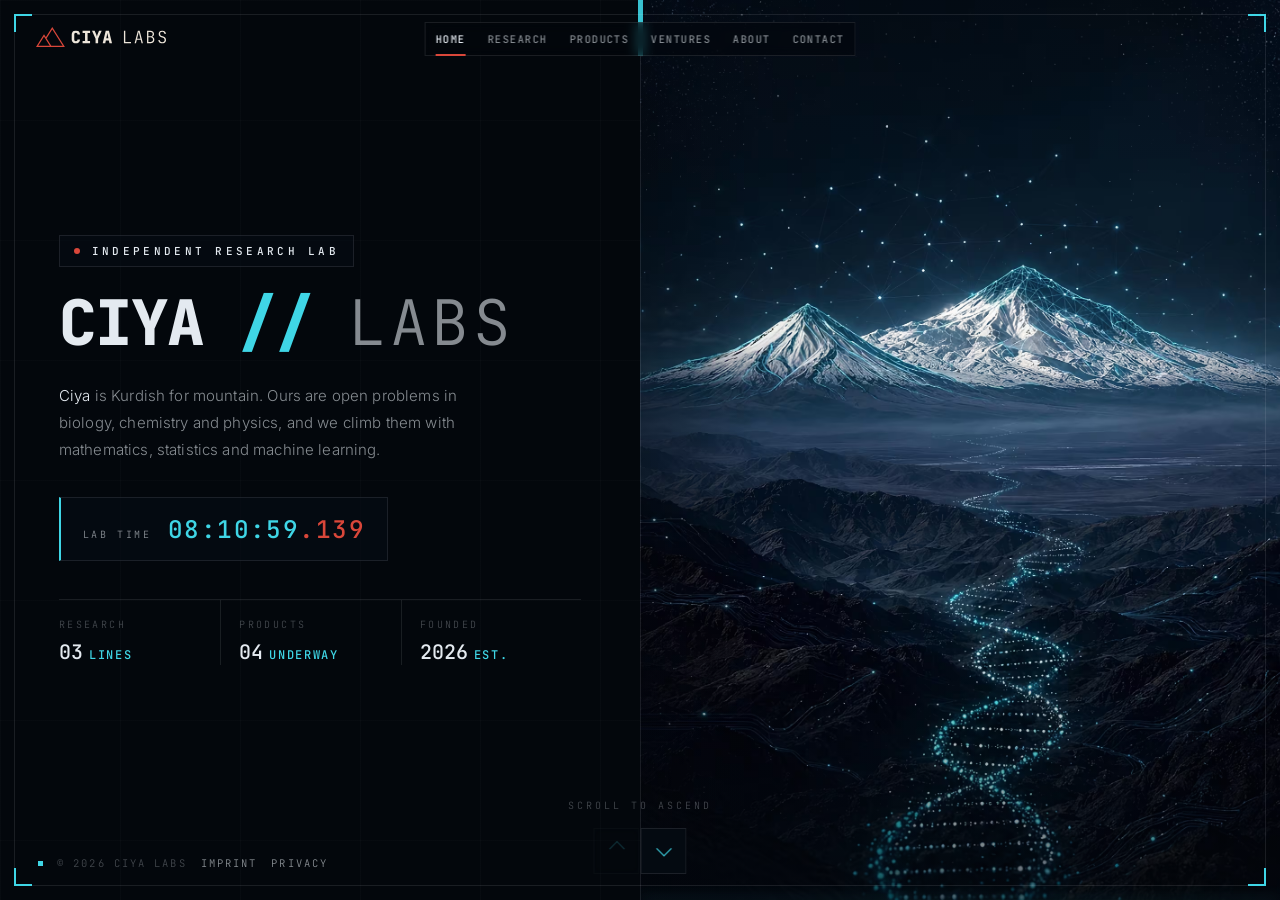
==== index.html @ 1ea356bf "Website: HydraTrade links to hydratrade.ciyalabs.com Co-Authored-By: Claude Opus 5.5 <noreply@anthro" ====
<!DOCTYPE html>
<!--
  Ciya Labs - website
  Layout and scroll engine based on the Machina template by TemplateMo
  (https://templatemo.com/tm-632-machina), heavily modified.
-->
<html lang="en">
    <head>
        <meta charset="UTF-8">
        <meta name="viewport" content="width=device-width, initial-scale=1.0">
        <title>Ciya Labs — Applied science, built into software</title>
        <meta name="description"
              content="Ciya Labs is an independent research lab. We apply mathematics, statistics and machine learning to open problems in biology, chemistry and physics: world models for biological design, systematic trading and whole brain emulation.">
        <meta name="theme-color" content="#03070C">
        <meta property="og:type" content="website">
        <meta property="og:title" content="Ciya Labs — Applied science, built into software">
        <meta property="og:description"
              content="Independent research lab: machine learning, computational biology and quantitative systems, turned into software we use every day.">
        <meta property="og:image" content="https://ciyalabs.com/assets/img/og.jpg">
        <link rel="icon" href="assets/logo/favicon.svg" type="image/svg+xml">
        <link rel="icon" href="favicon.ico" sizes="any">
        <link rel="apple-touch-icon" href="assets/logo/apple-touch-icon-180.png">
        <link rel="preload" href="assets/fonts/JetBrainsMono-var.woff2" as="font" type="font/woff2" crossorigin>
        <link rel="preload" href="assets/fonts/Inter-var.woff2" as="font" type="font/woff2" crossorigin>
        <link rel="stylesheet" href="assets/css/ciya.css?v=20261020f">
    </head>
    <body>
        <a class="skip-link" href="#main">SKIP TO CONTENT</a>
        <!-- ============================================================ -->
        <!-- HUD OVERLAY - fixed frame, navigation, progress              -->
        <!-- ============================================================ -->
        <header class="hud">
            <div class="hud-frame" aria-hidden="true">
                <span class="ck"></span>
            </div>
            <a class="hud-item hud-brand" href="#home" data-go="0" aria-label="Ciya Labs, home">
                <img src="assets/logo/ciya-logo-horizontal-dark-duo.svg" alt="Ciya Labs" width="130" height="20">
            </a>
            <nav class="hud-item hud-nav" aria-label="Sections">
                <a class="nav-btn active" href="#home" data-go="0"><span class="l">HOME</span></a>
                <a class="nav-btn" href="#research" data-go="1"><span class="l">RESEARCH</span></a>
                <a class="nav-btn" href="#products" data-go="2"><span class="l">PRODUCTS</span></a>
                <a class="nav-btn" href="#ventures" data-go="3"><span class="l">VENTURES</span></a>
                <a class="nav-btn" href="#about" data-go="4"><span class="l">ABOUT</span></a>
                <a class="nav-btn" href="#contact" data-go="5"><span class="l">CONTACT</span></a>
            </nav>
            <div class="hud-item hud-legal">
                <span class="dot" aria-hidden="true"></span>
                <span>&copy; <span class="year">2026</span> CIYA LABS</span>
                <a href="imprint.html">IMPRINT</a>
                <a href="privacy.html">PRIVACY</a>
            </div>
            <div class="hud-item hud-hint" id="hud-hint" aria-hidden="true">SCROLL TO ASCEND</div>
            <div class="hud-item hud-arrows">
                <button class="arrow-btn up" id="arrow-up" aria-label="Previous section" disabled>
                    <span class="chev" aria-hidden="true"></span>
                </button>
                <button class="arrow-btn down" id="arrow-down" aria-label="Next section">
                    <span class="chev" aria-hidden="true"></span>
                </button>
            </div>
        </header>
        <span class="seam" aria-hidden="true"></span>
        <main class="stage" id="main">
            <!-- ========================================================== -->
            <!-- BLOCK 1 // HOME                                             -->
            <!-- ========================================================== -->
            <section class="panel t-left" data-i="0" id="home" aria-labelledby="home-title">
                <div class="panel-inner">
                    <p class="eyebrow tag reveal">Independent research lab</p>
                    <h1 class="hero-title one-line reveal" id="home-title">
                        CIYA <span class="slash">//</span> <span class="thin">LABS</span>
                    </h1>
                    <p class="lede reveal"><em>Ciya</em> is Kurdish for mountain. Ours are open problems in biology,
                        chemistry and physics, and we climb them with mathematics, statistics and machine learning.</p>
                    <div class="clock-shell reveal" role="timer" aria-label="Local time at the lab">
                        <span class="clock-label">LAB TIME</span>
                        <span id="live-clock">00:00:00<span class="ms">.000</span></span>
                    </div>
                    <div class="spec-row reveal">
                        <div class="spec-cell"><span class="k">RESEARCH</span><span class="v">03<small>LINES</small></span></div>
                        <div class="spec-cell"><span class="k">PRODUCTS</span><span class="v">04<small>UNDERWAY</small></span></div>
                        <div class="spec-cell"><span class="k">FOUNDED</span><span class="v">2026<small>EST.</small></span></div>
                    </div>
                </div>
            </section>
            <section class="panel t-right panel-media" data-i="0" aria-label="Summit visual">
                <figure class="media-frame hero">
                    <picture>
                        <source srcset="assets/img/hero.avif" type="image/avif">
                        <source srcset="assets/img/hero.webp" type="image/webp">
                        <img src="assets/img/hero.jpg"
                             alt="Two snow-capped peaks at night, traced by a glowing wireframe, under a constellation of network nodes; a DNA helix of light winds through the valley below."
                             width="1600" height="2000" loading="eager" fetchpriority="high">
                    </picture>
                    <span class="scanline" aria-hidden="true"></span>
                </figure>
            </section>
            <!-- ========================================================== -->
            <!-- BLOCK 2 // RESEARCH                                         -->
            <!-- ========================================================== -->
            <section class="panel t-left" data-i="1" id="research" aria-labelledby="research-title">
                <div class="panel-inner">
                    <p class="eyebrow reveal">Research</p>
                    <h2 class="section-title reveal" id="research-title">RESEARCH <span class="slash">//</span> <span class="thin">LINES</span></h2>
                    <p class="lede reveal">Open problems we work on. Every line ends in code, a report, or both, and the
                        null results get written up too.</p>
                    <div class="accordion reveal" id="accordion">
                        <div class="acc-item">
                            <button class="acc-head" aria-expanded="false" aria-controls="acc-1" id="acc-h1">
                                <span class="acc-title">BioDreamer <small>WORLD MODELS</small></span>
                                <span class="acc-icon" aria-hidden="true"></span>
                            </button>
                            <div class="acc-body" id="acc-1" role="region" aria-labelledby="acc-h1">
                                <p>World models for biological design. JEPA-based world models and Active Inference learn
                                    latent simulators of molecular dynamics, protein fitness landscapes and gene regulatory
                                    networks, then plan multi-step interventions in imagination before paying for a real
                                    experiment.</p>
                                <div class="data-strip"><span>JEPA</span><span>ACTIVE INFERENCE</span><span>PROTEIN DESIGN</span></div>
                                <div class="link-row">
                                    <a class="ext" href="https://loqmansamani.github.io/bio_dreamer/" target="_blank" rel="noopener">Homepage</a>
                                </div>
                            </div>
                        </div>
                        <div class="acc-item">
                            <button class="acc-head" aria-expanded="false" aria-controls="acc-2" id="acc-h2">
                                <span class="acc-title">HydraTrade <small>SYSTEMATIC TRADING</small></span>
                                <span class="acc-icon" aria-hidden="true"></span>
                            </button>
                            <div class="acc-body" id="acc-2" role="region" aria-labelledby="acc-h2">
                                <p>Machine learning on markets, with the failures on record. Predicting the direction of the
                                    largest coins did not work (out-of-sample AUC 0.50–0.55). Ranking a point-in-time
                                    universe of coins against each other, market-neutral, did, and now runs unattended.
                                    A second report shows an equity edge dissolving into survivorship bias.</p>
                                <div class="data-strip"><span>CROSS-SECTIONAL</span><span>WALK-FORWARD</span><span>NULL RESULTS</span></div>
                                <div class="link-row">
                                    <a class="ext" href="https://hydratrade.ciyalabs.com/" target="_blank" rel="noopener">Homepage</a>
                                </div>
                            </div>
                        </div>
                        <div class="acc-item">
                            <button class="acc-head" aria-expanded="false" aria-controls="acc-3" id="acc-h3">
                                <span class="acc-title">Theseus <small>WHOLE BRAIN EMULATION</small></span>
                                <span class="acc-icon" aria-hidden="true"></span>
                            </button>
                            <div class="acc-body" id="acc-3" role="region" aria-labelledby="acc-h3">
                                <p>How much of a mind survives the scan? Whole brain emulation as a machine-learning
                                    inverse problem: reconstruct one specific individual's neural network from incomplete,
                                    noisy measurements, then test whether the copy is still that individual. Simulated
                                    donors first, then real connectome and whole-brain imaging data from <i>C. elegans</i>
                                    and the fruit fly.</p>
                                <div class="data-strip"><span>INVERSE PROBLEMS</span><span>CONNECTOMICS</span><span>SYSTEM IDENTIFICATION</span></div>
                                <div class="link-row">
                                    <!-- placeholder: replace with an <a class="ext" href="..."> once the homepage exists -->
                                    <span class="ext is-soon" aria-disabled="true">Homepage soon</span>
                                </div>
                            </div>
                        </div>
                    </div>
                </div>
            </section>
            <section class="panel t-right panel-media" data-i="1" aria-label="Research scope: live visual of the selected research line">
                <div class="scope" id="scope">
                    <canvas id="scope-canvas" aria-hidden="true"></canvas>
                    <span class="scope-chip" id="scope-chip">CIYA LABS</span>
                    <div class="scope-read" aria-live="polite">
                        <span class="cap" id="scope-cap">REVERSE DIFFUSION // NOISE TO STRUCTURE</span>
                        <span id="scope-data">STEP 1000 / 1000</span>
                    </div>
                </div>
            </section>
            <!-- ========================================================== -->
            <!-- BLOCK 3 // PRODUCTS                                         -->
            <!-- ========================================================== -->
            <section class="panel t-left panel-media" data-i="2" aria-label="Product roadmap">
                <div class="roadmap">
                    <div class="roadmap-head">
                        <span class="live">ROADMAP</span>
                        <span>UPDATED OCTOBER 2026</span>
                    </div>
                    <ol class="rm-list">
                        <li class="rm-step is-now">
                            <span class="rm-when">NOW</span>
                            <div class="rm-body">
                                <b>Running in-house</b>
                                <span>Biryar runs our own trading business every day: sourcing, repricing, stock,
                                    cash and tax.</span>
                            </div>
                        </li>
                        <li class="rm-step">
                            <span class="rm-when">Q1 2027</span>
                            <div class="rm-body">
                                <b>Biryar Source beta</b>
                                <span>Opens to invited amazon.de sellers. The HydraTrade Research letter
                                    starts.</span>
                            </div>
                        </li>
                        <li class="rm-step">
                            <span class="rm-when">Q2 2027</span>
                            <div class="rm-body">
                                <b>Source launch, Biryar Tax beta</b>
                                <span>Source becomes available to all sellers, with a browser extension. Biryar
                                    Tax opens before the annual returns are due.</span>
                            </div>
                        </li>
                        <li class="rm-step">
                            <span class="rm-when">Q3 2027</span>
                            <div class="rm-body">
                                <b>Biryar Pro</b>
                                <span>Repricing, stock and cash planning, with Biryar Tax included.</span>
                            </div>
                        </li>
                        <li class="rm-step">
                            <span class="rm-when">2028</span>
                            <div class="rm-body">
                                <b>More for larger sellers</b>
                                <span>Reimbursement checks, drafted buyer replies and supplier-to-listing
                                    automation.</span>
                            </div>
                        </li>
                    </ol>
                    <p class="rm-foot">Dates are targets. Each step ships when the one before it works for real
                        users.</p>
                    <a class="ext rm-cta" href="mailto:info@ciyalabs.com?subject=Biryar%20beta">Join the beta</a>
                </div>
            </section>
            <section class="panel t-right" data-i="2" id="products" aria-labelledby="products-title">
                <div class="panel-inner carousel-panel">
                    <div class="head">
                        <p class="eyebrow reveal">Products</p>
                        <h2 class="section-title reveal" id="products-title">OUR <span class="slash">//</span> <span class="thin">PRODUCTS</span></h2>
                        <p class="lede reveal">Tools we use every day, opened to others step by step. The revenue
                            funds our research.</p>
                    </div>
                    <div class="c3d-stage reveal" id="c3d-stage" aria-label="Rotating product cards, drag to rotate">
                        <div class="c3d" id="c3d">
                            <article class="c3d-card">
                                <div class="card-face face-front">
                                    <span class="c-id">FOR AMAZON SELLERS</span>
                                    <h3 class="c-name">Biryar Source</h3>
                                    <p class="c-desc">Checks supplier price lists against amazon.de: fees, profit, gating and compliance for every item, plus German manufacturers worth contacting.</p>
                                    <p class="c-fig">BETA<small>Q1 2027</small></p>
                                </div>
                                <div class="card-face face-back" aria-hidden="true">
                                    <span class="back-id">PLATFORMS</span>
                                    <span class="back-rule"></span>
                                    <span class="back-label">WEB APP<br>BROWSER EXTENSION</span>
                                </div>
                            </article>
                            <article class="c3d-card">
                                <div class="card-face face-front">
                                    <span class="c-id">FOR AMAZON SELLERS</span>
                                    <h3 class="c-name">Biryar Pro</h3>
                                    <p class="c-desc">Everything in Source, plus repricing within limits you set, stock-out forecasts and a 90-day cash view. Nothing changes without your approval.</p>
                                    <p class="c-fig">PLANNED<small>Q3 2027</small></p>
                                </div>
                                <div class="card-face face-back" aria-hidden="true">
                                    <span class="back-id">PLATFORMS</span>
                                    <span class="back-rule"></span>
                                    <span class="back-label">WEB APP<br>PHONE</span>
                                </div>
                            </article>
                            <article class="c3d-card">
                                <div class="card-face face-front">
                                    <span class="c-id">FOR SOLE TRADERS</span>
                                    <h3 class="c-name">Biryar Tax</h3>
                                    <p class="c-desc">Bookkeeping and German VAT and EÜR filings for online sellers. Every rule cites its source, and you approve each submission to ELSTER.</p>
                                    <p class="c-fig">BETA<small>Q2 2027</small></p>
                                </div>
                                <div class="card-face face-back" aria-hidden="true">
                                    <span class="back-id">PLATFORMS</span>
                                    <span class="back-rule"></span>
                                    <span class="back-label">WEB APP<br>PHONE</span>
                                </div>
                            </article>
                            <article class="c3d-card" data-href="https://hydratrade.ciyalabs.com/">
                                <div class="card-face face-front">
                                    <span class="c-id">RESEARCH</span>
                                    <h3 class="c-name">HydraTrade Research</h3>
                                    <p class="c-desc">A report series on systematic trading, with the methods and the failures written up as carefully as the results.</p>
                                    <p class="c-fig">ONLINE<small>FREE REPORTS</small></p>
                                </div>
                                <div class="card-face face-back" aria-hidden="true">
                                    <span class="back-id">PLATFORMS</span>
                                    <span class="back-rule"></span>
                                    <span class="back-label">WEB<br>NEWSLETTER FROM 2027</span>
                                </div>
                            </article>
                        </div>
                    </div>
                    <div class="c3d-deck reveal">
                        <p class="c3d-status" id="c3d-status">BIRYAR SOURCE</p>
                        <div class="c3d-controls">
                            <button class="c3d-ctl" id="c3d-prev" aria-label="Previous product">
                                <span class="chev-l" aria-hidden="true"></span>
                            </button>
                            <button class="mod-btn active" data-mod="0" aria-label="Show Biryar Source"></button>
                            <button class="mod-btn" data-mod="1" aria-label="Show Biryar Pro"></button>
                            <button class="mod-btn" data-mod="2" aria-label="Show Biryar Tax"></button>
                            <button class="mod-btn" data-mod="3" aria-label="Show HydraTrade Research"></button>
                            <button class="c3d-ctl" id="c3d-next" aria-label="Next product">
                                <span class="chev-r" aria-hidden="true"></span>
                            </button>
                            <button class="c3d-ctl playing" id="c3d-play" aria-label="Pause rotation" aria-pressed="true">
                                <span class="ico-play" aria-hidden="true"></span>
                            </button>
                        </div>
                        <p class="c3d-hint">DRAG TO ROTATE, OR CLICK A CARD</p>
                    </div>
                </div>
            </section>
            <!-- ========================================================== -->
            <!-- BLOCK 4 // VENTURES                                         -->
            <!-- ========================================================== -->
            <section class="panel t-left" data-i="3" id="ventures" aria-labelledby="ventures-title">
                <div class="panel-inner">
                    <p class="eyebrow reveal">Ventures</p>
                    <h2 class="section-title reveal" id="ventures-title">OWN <span class="slash">//</span> <span class="thin">OPERATIONS</span></h2>
                    <p class="lede reveal">We run our own businesses on our own software. They are the test bench, and
                        they fund the research.</p>
                    <div class="tab-rail reveal" role="tablist" aria-label="Ventures">
                        <button class="tab-btn active" role="tab" aria-selected="true" aria-controls="tab-panel" data-tab="samani">SAMANI VENTURES</button>
                        <button class="tab-btn" role="tab" aria-selected="false" aria-controls="tab-panel" data-tab="hydra">HYDRATRADE</button>
                    </div>
                    <div class="tab-copy reveal" id="tab-panel" role="tabpanel">
                        <p id="tab-copy-text">Online retail on Amazon and in our own store. Sourcing, pricing, inventory
                            and customer support run through Biryar, and a human approves every action that moves money.</p>
                        <div class="tab-meta" id="tab-meta">
                            <span class="tab-chip">AMAZON</span>
                            <span class="tab-chip">SHOPIFY</span>
                            <span class="tab-chip">RUNS ON BIRYAR</span>
                        </div>
                        <div class="link-row tab-links" id="tab-links">
                            <a class="ext" href="https://dsynq9-bg.myshopify.com/" target="_blank" rel="noopener">Visit the store</a>
                        </div>
                    </div>
                </div>
            </section>
            <section class="panel t-right panel-media" data-i="3" aria-label="Venture readout">
                <div class="kinetic-panel">
                    <p class="kinetic-label" id="kinetic-label">VENTURE // SAMANI VENTURES</p>
                    <p class="kinetic-value" id="kinetic-value">08 BOTS<br>01 HUMAN</p>
                    <p class="kinetic-sub" id="kinetic-sub"><b>BIRYAR</b> OPERATIONS PLATFORM</p>
                </div>
            </section>
            <!-- ========================================================== -->
            <!-- BLOCK 5 // ABOUT                                            -->
            <!-- ========================================================== -->
            <section class="panel t-left panel-media" data-i="4" aria-label="Summit detail">
                <figure class="media-frame">
                    <picture>
                        <source srcset="assets/img/summit.webp" type="image/webp">
                        <img src="assets/img/summit.jpg"
                             alt="Close-up of the larger summit: real snow dissolving into a glowing wireframe mesh."
                             width="1300" height="1625" loading="lazy">
                    </picture>
                </figure>
            </section>
            <section class="panel t-right" data-i="4" id="about" aria-labelledby="about-title">
                <div class="panel-inner">
                    <p class="eyebrow reveal">About</p>
                    <h2 class="section-title reveal" id="about-title">WHY <span class="slash">//</span> <span class="thin">CIYA</span></h2>
                    <p class="mission reveal">An independent lab for open problems in biology, chemistry and physics,
                        worked on with mathematics, statistics and machine learning. Our products fund the
                        research.</p>
                    <ul class="interests reveal">
                        <li><b>World models</b><span>Learned simulators that plan experiments.</span></li>
                        <li><b>Molecular design</b><span>Protein fitness, structure and dynamics.</span></li>
                        <li><b>Neural systems</b><span>Networks rebuilt from noisy measurements.</span></li>
                        <li><b>Physics-aware ML</b><span>Models that respect physical laws.</span></li>
                        <li><b>Active inference</b><span>Learning under the Free Energy Principle.</span></li>
                        <li><b>Markets as a testbed</b><span>Every claim tested out of sample.</span></li>
                    </ul>
                    <div class="principles reveal" aria-label="How we work">
                        <span class="tab-chip">NULL RESULTS PUBLISHED</span>
                        <span class="tab-chip">REPRODUCIBLE BY DEFAULT</span>
                        <span class="tab-chip">PEOPLE MAKE THE CALL</span>
                    </div>
                    <p class="founder reveal">Founded in 2026 by <b>Loghman Samani</b>.</p>
                </div>
            </section>
            <!-- ========================================================== -->
            <!-- BLOCK 6 // CONTACT                                          -->
            <!-- ========================================================== -->
            <section class="panel t-left" data-i="5" id="contact" aria-labelledby="contact-title">
                <div class="panel-inner">
                    <p class="eyebrow reveal">Contact</p>
                    <h2 class="section-title reveal" id="contact-title">OPEN <span class="slash">//</span> <span class="thin">CHANNEL</span></h2>
                    <p class="lede reveal">Write to us about a research collaboration, early access to a product or
                        one of our reports.</p>
                    <ul class="channels reveal">
                        <li><span class="k">EMAIL</span><a class="v primary" href="mailto:info@ciyalabs.com">info@ciyalabs.com</a></li>
                        <li><span class="k">FOUNDER</span><a class="v" href="https://loqmansamani.github.io/" target="_blank" rel="noopener">loqmansamani.github.io</a></li>
                    </ul>
                    <div class="legal-row reveal">
                        <span>&copy; <span class="year">2026</span> CIYA LABS</span>
                        <a href="imprint.html">IMPRINT</a>
                        <a href="privacy.html">PRIVACY</a>
                    </div>
                </div>
            </section>
            <section class="panel t-right panel-media" data-i="5" aria-label="Helix detail">
                <figure class="media-frame">
                    <picture>
                        <source srcset="assets/img/helix.webp" type="image/webp">
                        <img src="assets/img/helix.jpg"
                             alt="A double helix made of points of light winding through dark terrain."
                             width="1040" height="1300" loading="lazy">
                    </picture>
                </figure>
            </section>
        </main>
        <script src="assets/js/scope.js?v=20261020f"></script>
        <script src="assets/js/ciya.js?v=20261020f"></script>
    </body>
</html>
---- assets/css/ciya.css ----
/*
  Ciya Labs - site styles
  Built on the Machina template by TemplateMo (https://templatemo.com/tm-632-machina),
  re-themed and extended: six blocks, HUD navigation, research scope, product roadmap, legal pages.
*/

/* ---------------------------------------------------------- */
/* FONTS - self-hosted (no third-party requests)               */
/* ---------------------------------------------------------- */

@font-face {
    font-family: 'JetBrains Mono';
    src: url('../fonts/JetBrainsMono-var.woff2') format('woff2');
    font-weight: 100 800;
    font-style: normal;
    font-display: swap;
}

@font-face {
    font-family: 'Inter';
    src: url('../fonts/Inter-var.woff2') format('woff2');
    font-weight: 100 900;
    font-style: normal;
    font-display: swap;
}

:root {
    --void: #03070C;
    /* deep night - matches the hero image edges */
    --panel: #060C14;
    /* raised surface */
    --silver: #E4EAF0;
    /* text */
    --dim: rgba(228, 234, 240, 0.58);
    --faint: rgba(228, 234, 240, 0.28);
    --line: rgba(228, 234, 240, 0.10);
    --cyan: #3FD6E6;
    /* glacier cyan - sampled from the hero glow */
    --cyan-rgb: 63, 214, 230;
    --cyan-soft: rgba(63, 214, 230, 0.10);
    --cyan-glass: rgba(63, 214, 230, 0.05);
    --red: #D9473A;
    /* Ciya ember - the logo red, used for active states */
    --red-rgb: 217, 71, 58;
    --disp: 'JetBrains Mono', ui-monospace, 'DejaVu Sans Mono', monospace;
    --body: 'Inter', system-ui, sans-serif;
    --ease-silk: cubic-bezier(0.22, 1, 0.36, 1);
    --pad-y: clamp(84px, 11vh, 112px);
    --pad-x: clamp(32px, 4.6vw, 84px);
}

* {
    margin: 0;
    padding: 0;
    box-sizing: border-box;
}

html,
body {
    height: 100%;
    overflow: hidden;
    /* virtual scroll engine owns the page */
    overscroll-behavior: none;
}

body {
    background: var(--void);
    color: var(--silver);
    font-family: var(--body);
    font-weight: 300;
    -webkit-font-smoothing: antialiased;
}

/* faint engineering grid behind everything */
body::before {
    content: "";
    position: fixed;
    inset: 0;
    background:
        repeating-linear-gradient(to right, rgba(228, 234, 240, 0.025) 0 1px, transparent 1px 120px),
        repeating-linear-gradient(to bottom, rgba(228, 234, 240, 0.02) 0 1px, transparent 1px 120px);
    pointer-events: none;
    z-index: 0;
}

::selection {
    background: var(--cyan);
    color: var(--void);
}

a {
    color: inherit;
    text-decoration: none;
}

button {
    font-family: inherit;
    background: none;
    border: 0;
    color: inherit;
    cursor: pointer;
}

button:focus-visible,
a:focus-visible {
    outline: 1px solid var(--cyan);
    outline-offset: 3px;
}

.skip-link {
    position: fixed;
    top: -60px;
    left: 20px;
    z-index: 50;
    padding: 10px 16px;
    background: var(--cyan);
    color: var(--void);
    font: 500 12px var(--disp);
    letter-spacing: 0.2em;
}

.skip-link:focus {
    top: 20px;
}

.sr-only {
    position: absolute;
    width: 1px;
    height: 1px;
    overflow: hidden;
    clip: rect(0 0 0 0);
    white-space: nowrap;
}

/* ---------------------------------------------------------- */
/* STAGE AND TRACK PANELS                                      */
/* ---------------------------------------------------------- */

.stage {
    position: relative;
    z-index: 1;
}

.panel {
    position: fixed;
    top: 0;
    height: 100vh;
    width: 50%;
    display: flex;
    align-items: center;
    will-change: transform;
}

.t-left {
    left: 0;
}

.t-right {
    left: 50%;
}

.panel-inner {
    width: 100%;
    max-height: 100vh;
    overflow-y: auto;
    scrollbar-width: none;
    padding: var(--pad-y) var(--pad-x);
}

.panel-inner::-webkit-scrollbar {
    display: none;
}

/* center seam */
.seam {
    position: fixed;
    top: 0;
    left: 50%;
    width: 1px;
    height: 100vh;
    background: var(--line);
    z-index: 4;
    pointer-events: none;
}

.seam::after {
    content: "";
    position: absolute;
    left: -2px;
    top: 0;
    width: 5px;
    height: 56px;
    background: var(--cyan);
    opacity: 0.9;
    transform: translateY(var(--seam-y, 0px));
}

/* full-bleed media panels */
.panel-media {
    padding: 0;
    align-items: stretch;
}

.media-frame {
    position: relative;
    width: 100%;
    height: 100%;
    overflow: hidden;
    background: var(--panel);
}

.media-frame picture,
.media-frame img {
    width: 100%;
    height: 100%;
    display: block;
}

.media-frame img {
    object-fit: cover;
    filter: saturate(0.9) contrast(1.05) brightness(0.9);
}

/* the hero keeps its own colour; detail crops sit a touch quieter */
.media-frame.hero img {
    object-position: 50% 40%;
    filter: none;
}

/* soft vignette that blends photography into the HUD */
.media-frame::after {
    content: "";
    position: absolute;
    inset: 0;
    background:
        linear-gradient(to bottom, rgba(3, 7, 12, 0.35), transparent 22%, transparent 70%, rgba(3, 7, 12, 0.6)),
        linear-gradient(to right, rgba(3, 7, 12, 0.35), transparent 18%);
    pointer-events: none;
}

.t-left .media-frame::after {
    background:
        linear-gradient(to bottom, rgba(3, 7, 12, 0.35), transparent 22%, transparent 70%, rgba(3, 7, 12, 0.6)),
        linear-gradient(to left, rgba(3, 7, 12, 0.35), transparent 18%);
}

/* captions sit top-left, clear of the HUD's corner and centre controls */
.media-tag {
    position: absolute;
    left: 28px;
    top: 84px;
    z-index: 2;
    font-family: var(--disp);
    font-size: 11px;
    letter-spacing: 0.24em;
    color: var(--silver);
    background: rgba(3, 7, 12, 0.6);
    border: 1px solid var(--line);
    padding: 10px 14px;
    backdrop-filter: blur(4px);
}

.media-tag b {
    color: var(--cyan);
    font-weight: 500;
}

/* infinite scan line on the hero image */
.scanline {
    position: absolute;
    left: 0;
    width: 100%;
    height: 1px;
    background: var(--cyan);
    box-shadow: 0 0 14px rgba(var(--cyan-rgb), 0.9), 0 0 40px rgba(var(--cyan-rgb), 0.35);
    z-index: 2;
    opacity: 0.7;
    animation: scanY 7s linear infinite;
}

@keyframes scanY {
    0% {
        top: -2px;
    }

    50% {
        top: 100%;
    }

    100% {
        top: -2px;
    }
}

/* ---------------------------------------------------------- */
/* SHARED TYPE PARTS                                           */
/* ---------------------------------------------------------- */

.eyebrow {
    display: flex;
    align-items: center;
    gap: 14px;
    font-family: var(--disp);
    font-size: 11px;
    font-weight: 500;
    letter-spacing: 0.3em;
    color: var(--cyan);
    margin-bottom: 26px;
    text-transform: uppercase;
}

.eyebrow::before {
    content: "";
    width: 6px;
    height: 6px;
    background: var(--red);
    flex: 0 0 6px;
}

/* hero: the eyebrow as a small status tag */
.eyebrow.tag {
    display: inline-flex;
    gap: 12px;
    padding: 8px 14px;
    border: 1px solid var(--line);
    background: rgba(6, 12, 20, 0.6);
    color: var(--silver);
}

.eyebrow.tag::before {
    border-radius: 50%;
    box-shadow: 0 0 0 0 rgba(var(--red-rgb), 0.6);
    animation: tag-pulse 2.4s ease-out infinite;
}

@keyframes tag-pulse {
    0% { box-shadow: 0 0 0 0 rgba(var(--red-rgb), 0.55); }
    70%, 100% { box-shadow: 0 0 0 8px rgba(var(--red-rgb), 0); }
}

.lede {
    color: var(--dim);
    font-size: 15px;
    line-height: 1.8;
    letter-spacing: 0.01em;
    max-width: 48ch;
}

.lede em {
    color: var(--silver);
    font-style: normal;
}

.section-title {
    font-family: var(--disp);
    font-weight: 800;
    font-size: clamp(1.9rem, 3vw, 3rem);
    line-height: 1.04;
    text-transform: uppercase;
    letter-spacing: -0.015em;
    margin-bottom: 18px;
}

.section-title .slash,
.hero-title .slash {
    color: var(--cyan);
}

.section-title .thin,
.hero-title .thin {
    font-weight: 300;
    color: var(--dim);
}

.link-row {
    display: flex;
    flex-wrap: wrap;
    gap: 10px;
}

.ext {
    display: inline-flex;
    align-items: center;
    gap: 8px;
    font-family: var(--disp);
    font-size: 10.5px;
    font-weight: 500;
    letter-spacing: 0.2em;
    color: var(--silver);
    border: 1px solid var(--line);
    padding: 8px 12px;
    text-transform: uppercase;
    transition: border-color 0.25s, color 0.25s, background 0.25s;
}

.ext::after {
    content: "\2197";
    color: var(--cyan);
    letter-spacing: 0;
    transition: color 0.25s, transform 0.25s var(--ease-silk);
}

.ext:hover {
    border-color: var(--red);
    color: var(--red);
    background: rgba(var(--red-rgb), 0.06);
}

.ext.is-soon {
    color: var(--faint);
    border-style: dashed;
    cursor: default;
}

.ext.is-soon::after {
    content: none;
}

.ext.is-soon:hover {
    color: var(--faint);
    border-color: var(--line);
    background: none;
}

.ext:hover::after {
    color: var(--red);
    transform: translate(2px, -2px);
}

/* ---------------------------------------------------------- */
/* BLOCK 1 // HOME                                             */
/* ---------------------------------------------------------- */

.hero-title {
    font-family: var(--disp);
    font-weight: 800;
    font-size: clamp(3.2rem, 6.6vw, 6.8rem);
    line-height: 0.95;
    letter-spacing: -0.03em;
    text-transform: uppercase;
    margin-bottom: 30px;
}

.hero-title .thin {
    letter-spacing: 0.12em;
}

/* one line: CIYA // LABS */
.hero-title.one-line {
    font-size: clamp(2.6rem, 4.9vw, 5.2rem);
    white-space: nowrap;
}

.hero-title.one-line .thin {
    letter-spacing: 0.06em;
}

.clock-shell {
    display: inline-flex;
    align-items: baseline;
    flex-wrap: wrap;
    gap: 6px 16px;
    border: 1px solid var(--line);
    border-left: 2px solid var(--cyan);
    padding: 15px 22px;
    margin: 34px 0 38px;
    background: rgba(6, 12, 20, 0.7);
}

.clock-label {
    font-family: var(--disp);
    font-size: 10px;
    letter-spacing: 0.26em;
    color: var(--dim);
}

#live-clock {
    font-family: var(--disp);
    font-weight: 500;
    font-size: clamp(1.25rem, 1.9vw, 1.7rem);
    letter-spacing: 0.06em;
    color: var(--cyan);
    font-variant-numeric: tabular-nums;
    min-width: 11ch;
}

#live-clock .ms {
    color: var(--red);
}

.spec-row {
    display: flex;
    flex-wrap: wrap;
    gap: 0;
    border-top: 1px solid var(--line);
    max-width: 560px;
}

.spec-cell {
    flex: 1 1 0;
    min-width: 120px;
    padding: 18px 18px 0 0;
    border-right: 1px solid var(--line);
    margin-right: 18px;
}

.spec-cell:last-child {
    border-right: 0;
    margin-right: 0;
}

.spec-cell .k {
    font-family: var(--disp);
    font-size: 10px;
    letter-spacing: 0.24em;
    color: var(--faint);
    display: block;
    margin-bottom: 8px;
}

.spec-cell .v {
    font-family: var(--disp);
    font-weight: 500;
    font-size: 1.25rem;
    color: var(--silver);
}

.spec-cell .v small {
    font-size: 0.6em;
    letter-spacing: 0.14em;
    color: var(--cyan);
    margin-left: 6px;
}

/* ---------------------------------------------------------- */
/* BLOCK 2 // RESEARCH ACCORDION + SCOPE                       */
/* ---------------------------------------------------------- */

.accordion {
    margin-top: 30px;
    border-top: 1px solid var(--line);
}

.acc-item {
    border: 1px solid transparent;
    border-bottom: 1px solid var(--line);
    transition: border-color 0.35s var(--ease-silk), background 0.35s var(--ease-silk);
}

.acc-item.open {
    border: 1px solid rgba(var(--cyan-rgb), 0.7);
    background: var(--cyan-glass);
}

.acc-head {
    width: 100%;
    display: flex;
    align-items: center;
    gap: 18px;
    text-align: left;
    padding: 18px 18px;
}

.acc-title {
    flex: 1;
    display: flex;
    flex-wrap: wrap;
    align-items: baseline;
    gap: 4px 14px;
    font-family: var(--disp);
    font-weight: 600;
    font-size: 1rem;
    letter-spacing: 0.1em;
    text-transform: uppercase;
    transition: color 0.25s;
}

.acc-title small {
    font-weight: 400;
    font-size: 10.5px;
    letter-spacing: 0.18em;
    color: var(--faint);
}

.acc-icon {
    position: relative;
    width: 14px;
    height: 14px;
    flex: 0 0 14px;
}

.acc-icon::before,
.acc-icon::after {
    content: "";
    position: absolute;
    background: var(--cyan);
    transition: transform 0.4s var(--ease-silk), background 0.3s;
}

.acc-icon::before {
    left: 0;
    top: 6px;
    width: 14px;
    height: 2px;
}

.acc-icon::after {
    left: 6px;
    top: 0;
    width: 2px;
    height: 14px;
}

.acc-item.open .acc-icon::after {
    transform: scaleY(0);
}

.acc-item.open .acc-icon::before {
    background: var(--red);
}

.acc-head:hover .acc-title {
    color: var(--cyan);
}

.acc-body {
    max-height: 0;
    overflow: hidden;
    transition: max-height 0.55s var(--ease-silk);
}

.acc-body p {
    padding: 0 18px 16px 18px;
    color: var(--dim);
    font-size: 13.5px;
    line-height: 1.75;
}

.acc-body .data-strip {
    display: flex;
    flex-wrap: wrap;
    gap: 8px 22px;
    padding: 0 18px 16px 18px;
    font-family: var(--disp);
    font-size: 10.5px;
    letter-spacing: 0.16em;
    color: var(--cyan);
}

.acc-body .link-row {
    padding: 0 18px 20px 18px;
}

/* research scope - a live visual per research line */
.scope {
    position: relative;
    width: 100%;
    height: 100%;
    overflow: hidden;
    background:
        radial-gradient(ellipse at 50% 45%, rgba(var(--cyan-rgb), 0.06), transparent 65%),
        var(--panel);
}

.scope canvas {
    position: absolute;
    inset: 0;
    width: 100%;
    height: 100%;
    display: block;
}

.scope-chip {
    position: absolute;
    top: 84px;
    left: 28px;
    z-index: 3;
    font-family: var(--disp);
    font-size: 11px;
    letter-spacing: 0.24em;
    color: var(--silver);
    background: rgba(3, 7, 12, 0.6);
    border: 1px solid var(--line);
    border-left: 2px solid var(--cyan);
    padding: 10px 14px;
    backdrop-filter: blur(4px);
}

.scope-chip.blip {
    border-left-color: var(--red);
}

.scope-read {
    position: absolute;
    left: 28px;
    right: 28px;
    bottom: 96px;
    z-index: 3;
    display: flex;
    flex-wrap: wrap;
    justify-content: space-between;
    gap: 10px;
    font-family: var(--disp);
    font-size: 10.5px;
    letter-spacing: 0.2em;
    color: var(--cyan);
}

.scope-read span {
    background: rgba(3, 7, 12, 0.7);
    border: 1px solid rgba(var(--cyan-rgb), 0.3);
    padding: 8px 12px;
    backdrop-filter: blur(4px);
}

.scope-read .cap {
    color: var(--dim);
    border-color: var(--line);
}

/* ---------------------------------------------------------- */
/* BLOCK 3 // PRODUCTS ROADMAP + 3D CAROUSEL                   */
/* ---------------------------------------------------------- */

.roadmap {
    position: relative;
    width: 100%;
    height: 100%;
    display: flex;
    flex-direction: column;
    justify-content: center;
    padding: var(--pad-y) var(--pad-x);
    background:
        radial-gradient(circle at 20% 80%, rgba(var(--red-rgb), 0.05), transparent 55%),
        var(--panel);
    overflow: hidden;
}

.roadmap-head {
    display: flex;
    justify-content: space-between;
    gap: 12px;
    flex-wrap: wrap;
    font-family: var(--disp);
    font-size: 10.5px;
    letter-spacing: 0.24em;
    color: var(--dim);
    padding-bottom: 14px;
    border-bottom: 1px solid var(--line);
    max-width: 620px;
}

.roadmap-head .live {
    color: var(--silver);
}

.roadmap-head .live::before {
    content: "";
    display: inline-block;
    width: 6px;
    height: 6px;
    margin-right: 10px;
    background: var(--red);
    vertical-align: 1px;
}

/* vertical timeline: a rail with one node per step */
.rm-list {
    list-style: none;
    margin: 26px 0 0;
    padding: 0;
    max-width: 620px;
}

.rm-step {
    position: relative;
    display: grid;
    grid-template-columns: 9ch 1fr;
    gap: 22px;
    padding: 0 0 22px 26px;
}

.rm-step::before {
    content: "";
    position: absolute;
    left: 4px;
    top: 8px;
    bottom: -8px;
    width: 1px;
    background: var(--line);
}

.rm-step:last-child::before {
    display: none;
}

.rm-step::after {
    content: "";
    position: absolute;
    left: 0;
    top: 4px;
    width: 9px;
    height: 9px;
    border: 1px solid rgba(var(--cyan-rgb), 0.8);
    background: var(--panel);
}

.rm-step.is-now::after {
    border-color: var(--red);
    background: var(--red);
    box-shadow: 0 0 0 0 rgba(var(--red-rgb), 0.55);
    animation: tag-pulse 2.4s ease-out infinite;
}

.rm-when {
    font-family: var(--disp);
    font-size: 11px;
    font-weight: 500;
    letter-spacing: 0.2em;
    color: var(--cyan);
    padding-top: 1px;
}

.rm-step.is-now .rm-when {
    color: var(--red);
}

.rm-body {
    display: flex;
    flex-direction: column;
    gap: 5px;
}

.rm-body b {
    font-family: var(--disp);
    font-size: 13px;
    font-weight: 600;
    letter-spacing: 0.06em;
    color: var(--silver);
}

.rm-body span {
    font-size: 13px;
    line-height: 1.6;
    color: var(--dim);
}

.rm-foot {
    max-width: 620px;
    margin-top: 6px;
    padding-top: 16px;
    border-top: 1px solid var(--line);
    font-size: 12px;
    line-height: 1.6;
    color: var(--faint);
}

.rm-cta {
    align-self: flex-start;
    margin-top: 18px;
}

.carousel-panel {
    width: 100%;
    display: flex;
    flex-direction: column;
    align-items: center;
    gap: 22px;
}

.carousel-panel .head {
    text-align: center;
    max-width: 46ch;
}

.carousel-panel .eyebrow {
    justify-content: center;
}

.carousel-panel .lede {
    margin: 0 auto;
    font-size: 14px;
}

.c3d-stage {
    width: 100%;
    height: 340px;
    display: flex;
    align-items: center;
    justify-content: center;
    perspective: 1100px;
    cursor: grab;
    touch-action: pan-y;
    user-select: none;
    -webkit-user-select: none;
}

.c3d-stage.dragging {
    cursor: grabbing;
}

.c3d {
    position: relative;
    width: 230px;
    height: 300px;
    transform-style: preserve-3d;
}

.c3d-card {
    position: absolute;
    inset: 0;
    transform-style: preserve-3d;
    transition: opacity 0.2s linear;
}

/* two-sided cards: designed back face instead of mirrored text */
.card-face {
    position: absolute;
    inset: 0;
    display: flex;
    flex-direction: column;
    justify-content: space-between;
    padding: 22px;
    backface-visibility: hidden;
    -webkit-backface-visibility: hidden;
}

.face-front {
    background: rgba(6, 12, 20, 0.96);
    border: 1px solid rgba(var(--cyan-rgb), 0.8);
    box-shadow: 0 0 50px rgba(var(--cyan-rgb), 0.06) inset;
}

.face-back {
    transform: rotateY(180deg);
    align-items: center;
    justify-content: center;
    gap: 16px;
    background: rgba(6, 12, 20, 0.9);
    border: 1px dashed rgba(var(--cyan-rgb), 0.35);
}

.face-back .back-id {
    font-family: var(--disp);
    font-size: 10px;
    font-weight: 500;
    letter-spacing: 0.3em;
    color: var(--cyan);
}

.face-back .back-rule {
    width: 40px;
    height: 1px;
    background: rgba(var(--cyan-rgb), 0.6);
}

.face-back .back-label {
    font-family: var(--disp);
    font-size: 10px;
    letter-spacing: 0.22em;
    color: var(--dim);
    text-align: center;
    line-height: 1.8;
}

.c3d-card .c-id {
    font-family: var(--disp);
    font-size: 10px;
    letter-spacing: 0.26em;
    color: var(--red);
}

.c3d-card .c-name {
    font-family: var(--disp);
    font-weight: 800;
    font-size: 1.35rem;
    letter-spacing: 0.02em;
    text-transform: uppercase;
    line-height: 1.1;
}

.c3d-card .c-fig {
    font-family: var(--disp);
    font-weight: 600;
    font-size: 1.7rem;
    color: var(--cyan);
    letter-spacing: 0.04em;
}

.c3d-card .c-fig small {
    display: block;
    font-size: 9.5px;
    font-weight: 400;
    letter-spacing: 0.24em;
    color: var(--dim);
    margin-top: 4px;
}

.c3d-card .c-desc {
    font-size: 12px;
    line-height: 1.65;
    color: var(--dim);
}

/* control deck */
.c3d-deck {
    display: flex;
    flex-direction: column;
    align-items: center;
    gap: 14px;
}

.c3d-status {
    display: flex;
    align-items: center;
    flex-wrap: wrap;
    justify-content: center;
    gap: 8px 16px;
    min-height: 34px;
    font-family: var(--disp);
    font-size: 12px;
    font-weight: 500;
    letter-spacing: 0.24em;
    color: var(--silver);
}

.c3d-status b {
    color: var(--cyan);
    font-weight: 500;
}

.c3d-controls {
    display: flex;
    align-items: center;
    flex-wrap: wrap;
    justify-content: center;
    gap: 8px;
}

.c3d-ctl,
.mod-btn {
    height: 40px;
    display: flex;
    align-items: center;
    justify-content: center;
    border: 1px solid var(--line);
    background: rgba(6, 12, 20, 0.7);
    transition: border-color 0.25s, color 0.25s, background 0.25s;
}

.c3d-ctl {
    width: 40px;
}

.c3d-ctl:hover {
    border-color: var(--red);
}

.chev-l,
.chev-r {
    width: 9px;
    height: 9px;
    border-left: 1.6px solid var(--cyan);
    border-bottom: 1.6px solid var(--cyan);
    transition: border-color 0.25s;
}

.chev-l {
    transform: rotate(45deg) translate(1px, -1px);
}

.chev-r {
    transform: rotate(-135deg) translate(1px, -1px);
}

.c3d-ctl:hover .chev-l,
.c3d-ctl:hover .chev-r {
    border-color: var(--red);
}

/* one dot per product: a 24px hit area around a 7px mark */
.mod-btn {
    width: 24px;
    border: 0;
    background: none;
}

.mod-btn::before {
    content: "";
    width: 7px;
    height: 7px;
    border: 1px solid rgba(228, 234, 240, 0.35);
    transition: background 0.25s, border-color 0.25s;
}

.mod-btn:hover::before {
    border-color: var(--silver);
}

.mod-btn.active::before {
    background: var(--red);
    border-color: var(--red);
}

/* play and pause glyphs drawn in CSS */
.ico-play {
    width: 0;
    height: 0;
    border-left: 9px solid var(--cyan);
    border-top: 6px solid transparent;
    border-bottom: 6px solid transparent;
}

.c3d-ctl.playing .ico-play {
    width: 8px;
    height: 12px;
    border-top: 0;
    border-bottom: 0;
    border-left: 3px solid var(--cyan);
    border-right: 3px solid var(--cyan);
}

.c3d-hint {
    font-family: var(--disp);
    font-size: 10px;
    letter-spacing: 0.26em;
    color: var(--faint);
    text-align: center;
}

.c3d-hint b {
    color: var(--cyan);
    font-weight: 500;
}

/* ---------------------------------------------------------- */
/* BLOCK 4 // VENTURES TABS + KINETIC TYPE                     */
/* ---------------------------------------------------------- */

.tab-rail {
    display: flex;
    border: 1px solid var(--line);
    margin: 34px 0 28px;
}

.tab-btn {
    flex: 1;
    padding: 18px 10px;
    font-family: var(--disp);
    font-weight: 500;
    font-size: 12px;
    letter-spacing: 0.2em;
    color: var(--dim);
    border-right: 1px solid var(--line);
    position: relative;
    transition: color 0.2s, background 0.2s;
}

.tab-btn:last-child {
    border-right: 0;
}

.tab-btn::after {
    content: "";
    position: absolute;
    left: 0;
    bottom: -1px;
    width: 100%;
    height: 2px;
    background: var(--red);
    transform: scaleX(0);
    transform-origin: left;
    transition: transform 0.35s var(--ease-silk);
}

.tab-btn:hover {
    color: var(--silver);
    background: rgba(228, 234, 240, 0.03);
}

.tab-btn.active {
    color: var(--red);
}

.tab-btn.active::after {
    transform: scaleX(1);
}

.tab-copy {
    min-height: 150px;
}

.tab-copy p {
    color: var(--dim);
    font-size: 14px;
    line-height: 1.8;
    max-width: 46ch;
}

.tab-meta {
    margin-top: 22px;
    display: flex;
    gap: 10px;
    flex-wrap: wrap;
}

.tab-chip {
    font-family: var(--disp);
    font-size: 10px;
    letter-spacing: 0.2em;
    color: var(--cyan);
    border: 1px solid rgba(var(--cyan-rgb), 0.35);
    padding: 8px 13px;
}

.tab-links {
    margin-top: 26px;
}

/* kinetic outline typography */
.kinetic-panel {
    width: 100%;
    height: 100%;
    display: flex;
    flex-direction: column;
    align-items: flex-start;
    justify-content: center;
    padding: 0 clamp(30px, 4vw, 70px);
    overflow: hidden;
    background: radial-gradient(circle at 30% 70%, rgba(var(--red-rgb), 0.06), transparent 55%);
}

.kinetic-label {
    font-family: var(--disp);
    font-size: 11px;
    letter-spacing: 0.3em;
    color: var(--red);
    margin-bottom: 22px;
}

.kinetic-value {
    font-family: var(--disp);
    font-weight: 800;
    font-size: clamp(3rem, 7vw, 8rem);
    line-height: 0.95;
    text-transform: uppercase;
    letter-spacing: -0.02em;
    color: transparent;
    -webkit-text-stroke: 1.5px var(--cyan);
    transition: opacity 0.18s ease, transform 0.18s ease, letter-spacing 0.18s ease;
    word-break: break-word;
}

.kinetic-value.swap {
    opacity: 0;
    transform: translateY(14px);
    letter-spacing: 0.04em;
}

.kinetic-sub {
    margin-top: 26px;
    font-family: var(--disp);
    font-size: 12px;
    letter-spacing: 0.24em;
    color: var(--dim);
}

.kinetic-sub b {
    color: var(--silver);
    font-weight: 500;
}

/* ---------------------------------------------------------- */
/* BLOCK 5 // ABOUT                                            */
/* ---------------------------------------------------------- */

.mission {
    font-size: 15.5px;
    line-height: 1.75;
    color: var(--silver);
    max-width: 52ch;
    border-left: 2px solid var(--red);
    padding-left: 20px;
}

.interests {
    list-style: none;
    margin-top: 28px;
    display: grid;
    grid-template-columns: 1fr 1fr;
    gap: 0;
    border-top: 1px solid var(--line);
    max-width: 640px;
}

.interests li {
    padding: 14px 16px 14px 0;
    border-bottom: 1px solid var(--line);
}

.interests li:nth-child(odd) {
    border-right: 1px solid var(--line);
}

.interests li:nth-child(even) {
    padding-left: 16px;
}

.interests b {
    display: block;
    font-family: var(--disp);
    font-weight: 600;
    font-size: 11px;
    letter-spacing: 0.14em;
    text-transform: uppercase;
    color: var(--silver);
    margin-bottom: 4px;
}

.interests span {
    font-size: 12.5px;
    line-height: 1.55;
    color: var(--dim);
}

.founder {
    margin-top: 24px;
    font-size: 13px;
    line-height: 1.75;
    color: var(--dim);
    max-width: 58ch;
}

.founder b {
    color: var(--silver);
    font-weight: 500;
}

.principles {
    margin-top: 22px;
    display: flex;
    flex-wrap: wrap;
    gap: 10px;
}



/* ---------------------------------------------------------- */
/* BLOCK 6 // CONTACT                                          */
/* ---------------------------------------------------------- */

.channels {
    list-style: none;
    margin-top: 32px;
    border-top: 1px solid var(--line);
    max-width: 560px;
}

.channels li {
    display: grid;
    grid-template-columns: 11ch 1fr;
    gap: 16px;
    align-items: baseline;
    padding: 15px 0;
    border-bottom: 1px solid var(--line);
}

.channels .k {
    font-family: var(--disp);
    font-size: 10px;
    letter-spacing: 0.24em;
    color: var(--faint);
}

.channels .v {
    font-family: var(--disp);
    font-size: 14px;
    letter-spacing: 0.02em;
    color: var(--silver);
    word-break: break-word;
}

.channels a.v {
    transition: color 0.2s;
}

.channels a.v:hover {
    color: var(--cyan);
}

.channels a.v.primary {
    color: var(--cyan);
    font-size: 15px;
}

.channels a.v.primary:hover {
    color: var(--red);
}

.legal-row {
    margin-top: 30px;
    display: flex;
    flex-wrap: wrap;
    gap: 10px 22px;
    font-family: var(--disp);
    font-size: 10.5px;
    letter-spacing: 0.22em;
    color: var(--faint);
}

.legal-row a {
    color: var(--dim);
    border-bottom: 1px solid var(--faint);
    transition: color 0.2s, border-color 0.2s;
}

.legal-row a:hover {
    color: var(--cyan);
    border-color: var(--cyan);
}

/* ---------------------------------------------------------- */
/* THE HUD OVERLAY                                             */
/* ---------------------------------------------------------- */

.hud {
    position: fixed;
    inset: 0;
    z-index: 20;
    pointer-events: none;
}

.hud-frame {
    position: absolute;
    inset: 14px;
    border: 1px solid var(--line);
}

/* corner brackets */
.hud-frame::before,
.hud-frame::after,
.hud-frame .ck::before,
.hud-frame .ck::after {
    content: "";
    position: absolute;
    width: 16px;
    height: 16px;
    border-color: var(--cyan);
    border-style: solid;
}

.hud-frame::before {
    top: -1px;
    left: -1px;
    border-width: 2px 0 0 2px;
}

.hud-frame::after {
    top: -1px;
    right: -1px;
    border-width: 2px 2px 0 0;
}

.hud-frame .ck::before {
    bottom: -1px;
    left: -1px;
    border-width: 0 0 2px 2px;
}

.hud-frame .ck::after {
    bottom: -1px;
    right: -1px;
    border-width: 0 2px 2px 0;
}

.hud-item {
    position: absolute;
    pointer-events: auto;
}

.hud-brand {
    top: 27px;
    left: 36px;
    display: block;
    line-height: 0;
}

.hud-brand img {
    height: 20px;
    width: auto;
}

/* section navigation - top centre */
.hud-nav {
    top: 22px;
    left: 50%;
    transform: translateX(-50%);
    display: flex;
    gap: 2px;
    background: rgba(3, 7, 12, 0.55);
    border: 1px solid var(--line);
    backdrop-filter: blur(6px);
}

.nav-btn {
    display: flex;
    align-items: center;
    gap: 8px;
    padding: 9px 13px;
    font-family: var(--disp);
    font-size: 10.5px;
    font-weight: 500;
    letter-spacing: 0.18em;
    color: var(--dim);
    position: relative;
    transition: color 0.2s, background 0.2s;
}

.nav-btn::after {
    content: "";
    position: absolute;
    left: 10px;
    right: 10px;
    bottom: -1px;
    height: 2px;
    background: var(--red);
    transform: scaleX(0);
    transition: transform 0.35s var(--ease-silk);
}

.nav-btn:hover {
    color: var(--silver);
    background: rgba(228, 234, 240, 0.04);
}

.nav-btn.active {
    color: var(--silver);
}

.nav-btn.active::after {
    transform: scaleX(1);
}

.hud-index {
    top: 32px;
    right: 38px;
    font-family: var(--disp);
    font-size: 11px;
    letter-spacing: 0.26em;
    color: var(--dim);
    font-variant-numeric: tabular-nums;
}

.hud-index b {
    color: var(--cyan);
    font-weight: 500;
}

.hud-legal {
    bottom: 30px;
    left: 38px;
    display: flex;
    align-items: center;
    gap: 14px;
    font-family: var(--disp);
    font-size: 10.5px;
    letter-spacing: 0.2em;
    color: var(--faint);
}

.hud-legal a {
    color: var(--dim);
    transition: color 0.2s;
}

.hud-legal a:hover {
    color: var(--cyan);
}

.hud-legal .dot {
    width: 5px;
    height: 5px;
    background: var(--cyan);
}

.hud-progress {
    bottom: 30px;
    right: 38px;
    display: flex;
    align-items: center;
    gap: 14px;
    font-family: var(--disp);
    font-weight: 500;
    font-size: 13px;
    letter-spacing: 0.16em;
    color: var(--cyan);
    font-variant-numeric: tabular-nums;
}

.hud-progress .bar {
    width: 90px;
    height: 2px;
    background: var(--line);
    position: relative;
    overflow: hidden;
}

.hud-progress .bar i {
    position: absolute;
    inset: 0;
    background: var(--cyan);
    transform: scaleX(0);
    transform-origin: left;
}

.hud-hint {
    bottom: 88px;
    left: 50%;
    transform: translateX(-50%);
    font-family: var(--disp);
    font-size: 10px;
    letter-spacing: 0.3em;
    color: var(--faint);
    white-space: nowrap;
    animation: hintPulse 2.6s ease-in-out infinite;
    transition: opacity 0.6s ease;
}

.hud-hint.hide {
    opacity: 0 !important;
    animation: none;
}

/* arrow nav - bottom center, split by the seam */
.hud-arrows {
    bottom: 26px;
    left: 50%;
    transform: translateX(-50%);
    display: flex;
    gap: 1px;
}

.arrow-btn {
    width: 46px;
    height: 46px;
    display: flex;
    align-items: center;
    justify-content: center;
    border: 1px solid var(--line);
    background: rgba(6, 12, 20, 0.78);
    backdrop-filter: blur(4px);
    transition: border-color 0.25s, background 0.25s, opacity 0.25s;
}

.arrow-btn .chev {
    width: 11px;
    height: 11px;
    border-left: 1.6px solid var(--cyan);
    border-bottom: 1.6px solid var(--cyan);
    transition: border-color 0.25s, transform 0.25s var(--ease-silk);
}

.arrow-btn.up .chev {
    transform: rotate(135deg) translate(-2px, 2px);
}

.arrow-btn.down .chev {
    transform: rotate(-45deg) translate(2px, -2px);
}

.arrow-btn:hover {
    border-color: var(--red);
    background: rgba(var(--red-rgb), 0.06);
}

.arrow-btn:hover .chev {
    border-color: var(--red);
}

.arrow-btn.up:hover .chev {
    transform: rotate(135deg) translate(0, 0);
}

.arrow-btn.down:hover .chev {
    transform: rotate(-45deg) translate(0, 0);
}

.arrow-btn[disabled] {
    opacity: 0.25;
    pointer-events: none;
}

@keyframes hintPulse {

    0%,
    100% {
        opacity: 0.35;
    }

    50% {
        opacity: 1;
    }
}

/* ---------------------------------------------------------- */
/* REVEALS                                                     */
/* ---------------------------------------------------------- */

.reveal {
    opacity: 0;
    transform: translateY(26px);
    transition: opacity 0.9s var(--ease-silk), transform 0.9s var(--ease-silk);
}

.reveal.on {
    opacity: 1;
    transform: translateY(0);
}

/* ---------------------------------------------------------- */
/* REDUCED MOTION                                              */
/* ---------------------------------------------------------- */

@media (prefers-reduced-motion: reduce) {

    .scanline,
    .hud-hint,
    .rm-step.is-now::after {
        animation: none;
    }

    .scanline {
        display: none;
    }

    .hud-hint {
        opacity: 0.6;
    }

    .reveal {
        opacity: 1;
        transform: none;
        transition: none;
    }

    .acc-body,
    .kinetic-value,
    .eyebrow.tag::before {
        animation: none;
    }

    .nav-btn,
    .nav-btn::after {
        transition: none;
    }
}

/* ---------------------------------------------------------- */
/* MID-WIDTH DESKTOP - compact navigation                      */
/* ---------------------------------------------------------- */

@media (max-width: 1320px) {
    .nav-btn {
        padding: 9px 10px;
        letter-spacing: 0.14em;
    }
}

@media (max-height: 760px) and (min-width: 901px) {
    .hero-title {
        font-size: clamp(3rem, 5.6vw, 5.4rem);
        margin-bottom: 22px;
    }

    .clock-shell {
        margin: 22px 0 26px;
    }

    .c3d-stage {
        height: 300px;
    }

    .interests li {
        padding-top: 10px;
        padding-bottom: 10px;
    }
}

/* ---------------------------------------------------------- */
/* MOBILE AND NARROW LAYOUT - native scroll fallback           */
/* ---------------------------------------------------------- */

@media (max-width: 900px) {

    html,
    body {
        height: auto;
        overflow: visible;
        overflow-y: auto;
        overscroll-behavior: auto;
    }

    html {
        scroll-padding-top: 64px;
    }

    .panel {
        position: static;
        width: 100%;
        height: auto;
        min-height: 0;
        transform: none !important;
        will-change: auto;
        overflow-x: clip;
    }

    /* every block reads text first, then its visual */
    .stage {
        display: flex;
        flex-direction: column;
    }

    .panel[data-i="0"] {
        order: 0;
    }

    .panel-media[data-i="0"] {
        order: 1;
    }

    .panel[data-i="1"] {
        order: 2;
    }

    .panel-media[data-i="1"] {
        order: 3;
    }

    .panel[data-i="2"] {
        order: 4;
    }

    .panel-media[data-i="2"] {
        order: 5;
    }

    .panel[data-i="3"] {
        order: 6;
    }

    .panel-media[data-i="3"] {
        order: 7;
    }

    .panel[data-i="4"] {
        order: 8;
    }

    .panel-media[data-i="4"] {
        order: 9;
    }

    .panel[data-i="5"] {
        order: 10;
    }

    .panel-media[data-i="5"] {
        order: 11;
    }

    .panel-inner {
        max-height: none;
        overflow: visible;
        padding: 72px 22px;
    }

    .panel-media {
        height: 72vh;
        min-height: 400px;
    }

    .media-frame.hero {
        height: 86vh;
    }

    .media-tag,
    .scope-chip {
        top: auto;
        bottom: 22px;
        left: 22px;
    }

    .scope-chip {
        top: 22px;
        bottom: auto;
    }

    .scope-read {
        bottom: 22px;
        left: 22px;
        right: 22px;
    }

    .scope {
        height: 70vh;
        min-height: 420px;
    }

    .roadmap {
        padding: 64px 22px;
    }

    .rm-step {
        grid-template-columns: 1fr;
        gap: 4px;
    }

    .kinetic-panel {
        min-height: 56vh;
        padding: 70px 22px;
    }

    .seam,
    .hud-frame,
    .hud-index,
    .hud-hint,
    .hud-arrows,
    .hud-progress,
    .hud-legal {
        display: none;
    }

    /* top bar: logo + scrollable section strip */
    .hud {
        inset: 0 0 auto 0;
        height: 56px;
        background: rgba(3, 7, 12, 0.88);
        border-bottom: 1px solid var(--line);
        backdrop-filter: blur(8px);
        pointer-events: auto;
    }

    .hud-brand {
        top: 18px;
        left: 18px;
    }

    .hud-brand img {
        height: 18px;
    }

    .hud-nav {
        top: 0;
        left: auto;
        right: 0;
        transform: none;
        height: 56px;
        max-width: calc(100% - 190px);
        overflow-x: auto;
        scrollbar-width: none;
        background: none;
        border: 0;
        border-left: 1px solid var(--line);
        backdrop-filter: none;
    }

    .hud-nav::-webkit-scrollbar {
        display: none;
    }

    .nav-btn {
        padding: 0 12px;
        white-space: nowrap;
    }

    .c3d-stage {
        height: 340px;
    }

    .spec-cell {
        flex: 1 1 40%;
        margin-bottom: 18px;
    }

    .interests {
        grid-template-columns: 1fr;
    }

    .interests li:nth-child(odd) {
        border-right: 0;
    }

    .interests li:nth-child(even) {
        padding-left: 0;
    }

    .acc-body p,
    .acc-body .data-strip,
    .acc-body .link-row {
        padding-left: 18px;
    }
}

@media (max-width: 480px) {
    .hero-title {
        font-size: 2.9rem;
    }

    .kinetic-value {
        font-size: 2.5rem;
        -webkit-text-stroke-width: 1px;
    }

    .tab-btn {
        letter-spacing: 0.1em;
        font-size: 10.5px;
    }

    .hud-nav {
        max-width: calc(100% - 150px);
    }

    .hud-brand img {
        height: 15px;
    }

    .channels li {
        grid-template-columns: 1fr;
        gap: 4px;
    }
}

/* ---------------------------------------------------------- */
/* DOCUMENT PAGES - Imprint, Privacy (native scroll)           */
/* ---------------------------------------------------------- */

body.doc,
html.doc {
    height: auto;
    overflow: auto;
    overscroll-behavior: auto;
}

.doc-head {
    position: sticky;
    top: 0;
    z-index: 5;
    display: flex;
    align-items: center;
    justify-content: space-between;
    gap: 16px;
    padding: 18px clamp(16px, 4vw, 48px);
    background: rgba(3, 7, 12, 0.9);
    border-bottom: 1px solid var(--line);
    backdrop-filter: blur(8px);
}

.doc-head img {
    height: 20px;
    width: auto;
    display: block;
}

.doc-head nav {
    display: flex;
    flex-wrap: wrap;
    gap: 6px 20px;
    font-family: var(--disp);
    font-size: 10.5px;
    letter-spacing: 0.2em;
}

.doc-head nav a {
    color: var(--dim);
    transition: color 0.2s;
}

.doc-head nav a:hover,
.doc-head nav a[aria-current] {
    color: var(--cyan);
}

.doc-main {
    position: relative;
    z-index: 1;
    max-width: 760px;
    margin: 0 auto;
    padding: 64px 16px 96px;
}

.doc-main h1 {
    font-family: var(--disp);
    font-weight: 800;
    font-size: clamp(1.9rem, 5vw, 2.8rem);
    letter-spacing: -0.015em;
    text-transform: uppercase;
    margin-bottom: 40px;
}

.doc-main h1 .slash {
    color: var(--cyan);
}

.doc-main section {
    margin-top: 36px;
}

.doc-main h2 {
    font-family: var(--disp);
    font-size: 11px;
    font-weight: 500;
    letter-spacing: 0.24em;
    text-transform: uppercase;
    color: var(--cyan);
    padding-bottom: 10px;
    margin-bottom: 14px;
    border-bottom: 1px solid var(--line);
}

.doc-main p,
.doc-main li,
.doc-main address {
    font-size: 15px;
    line-height: 1.75;
    color: var(--dim);
    max-width: 64ch;
}

.doc-main p+p {
    margin-top: 10px;
}

.doc-main address {
    font-style: normal;
    color: var(--silver);
}

.doc-main ul {
    padding-left: 20px;
}

.doc-main li {
    margin-bottom: 4px;
}

.doc-main a {
    color: var(--cyan);
    border-bottom: 1px solid rgba(var(--cyan-rgb), 0.35);
}

.doc-main a:hover {
    color: var(--red);
    border-color: var(--red);
}

.doc-foot {
    position: relative;
    z-index: 1;
    max-width: 760px;
    margin: 0 auto;
    padding: 22px 16px 40px;
    border-top: 1px solid var(--line);
    display: flex;
    flex-wrap: wrap;
    gap: 8px 20px;
    font-family: var(--disp);
    font-size: 10.5px;
    letter-spacing: 0.2em;
    color: var(--faint);
}

.doc-foot a {
    color: var(--dim);
}

.doc-foot a:hover {
    color: var(--cyan);
}

@media (max-height: 760px) and (min-width: 901px) {
    .hero-title.one-line {
        font-size: clamp(2.4rem, 4.4vw, 4.6rem);
    }

}

@media (max-width: 480px) {
    .hero-title.one-line {
        font-size: 2.2rem;
    }
}

/* short desktop screens: keep the whole carousel and its controls in view */
@media (max-height: 760px) and (min-width: 901px) {
    .carousel-panel {
        gap: 12px;
    }

    .carousel-panel .lede {
        font-size: 13px;
    }

    .c3d-stage {
        height: 336px;
    }

    .c3d-hint {
        display: none;
    }
}

/* short desktop screens: the About text in fewer rows */
@media (max-height: 820px) and (min-width: 901px) {
    #about .mission {
        font-size: 14.5px;
    }

    #about .interests {
        grid-template-columns: repeat(3, 1fr);
        margin-top: 20px;
    }

    #about .interests li:nth-child(n) {
        padding: 11px 12px;
        border-right: 1px solid var(--line);
    }

    #about .interests li:nth-child(3n + 1) {
        padding-left: 0;
    }

    #about .interests li:nth-child(3n) {
        border-right: 0;
    }

    #about .principles .tab-chip {
        letter-spacing: 0.12em;
        padding: 7px 10px;
    }

    #about .founder {
        margin-top: 16px;
    }
}
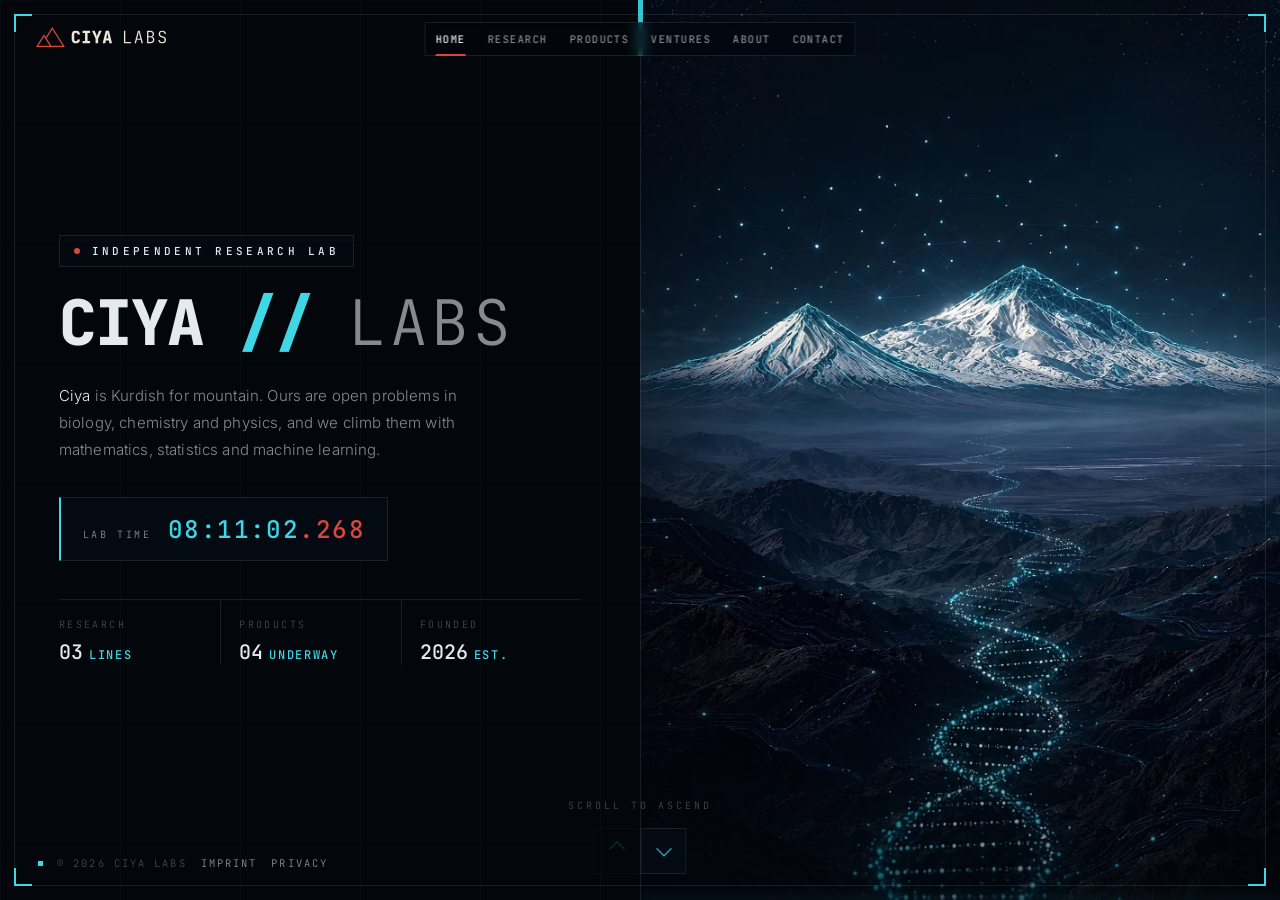
==== commit 3966d704: "Website: BioDreamer homepage at biodreamer.ciyalabs.com Co-Authored-By: Claude Opus 5.5 <noreply@ant" ====
--- a/index.html
+++ b/index.html
@@ -118,7 +118,7 @@
                                     experiment.</p>
                                 <div class="data-strip"><span>JEPA</span><span>ACTIVE INFERENCE</span><span>PROTEIN DESIGN</span></div>
                                 <div class="link-row">
-                                    <a class="ext" href="https://loqmansamani.github.io/bio_dreamer/" target="_blank" rel="noopener">Homepage</a>
+                                    <a class="ext" href="https://biodreamer.ciyalabs.com/" target="_blank" rel="noopener">Homepage</a>
                                 </div>
                             </div>
                         </div>
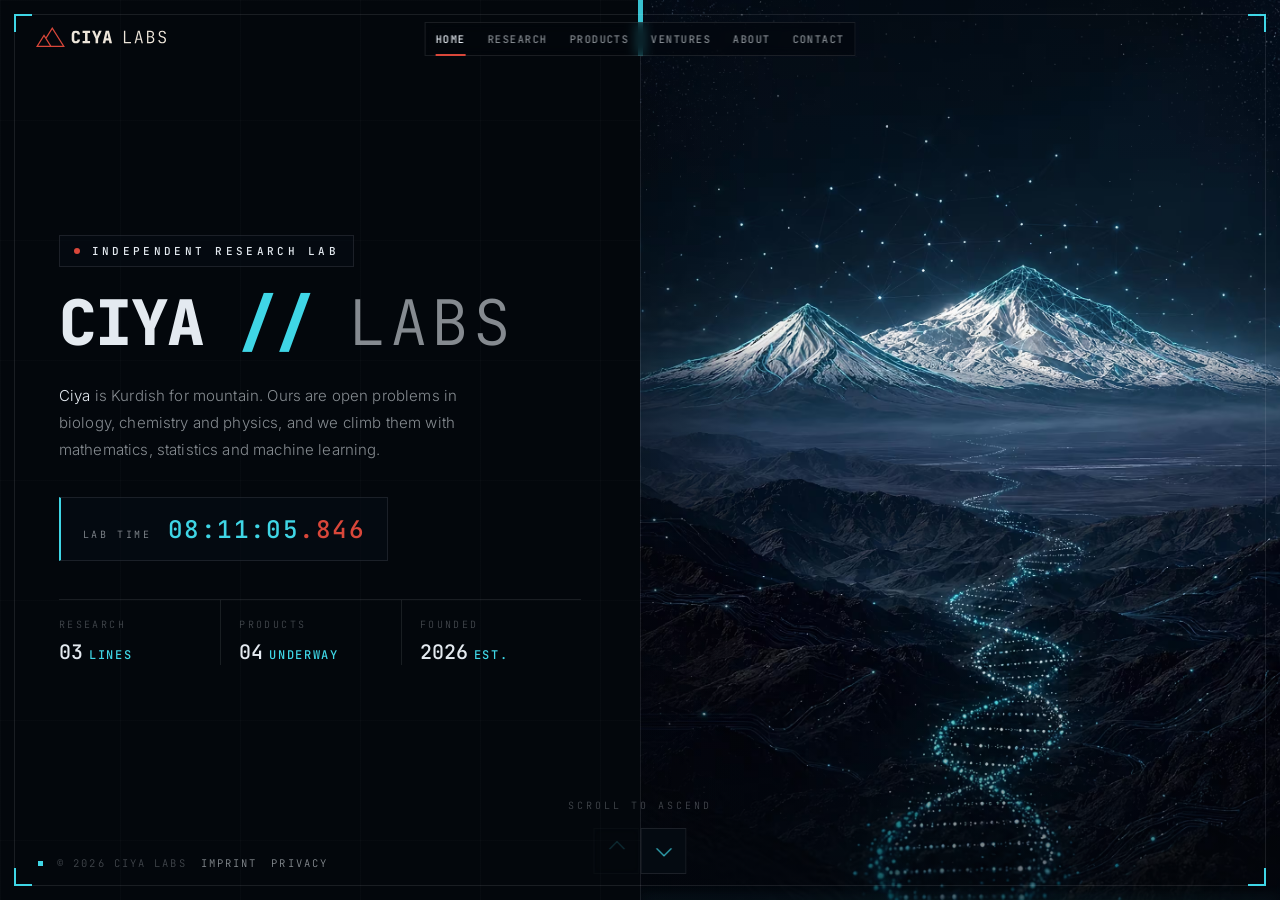
==== commit 7965fcc4: "Website: founder link to loghmansamani.ciyalabs.com, HydraTrade report link to hydratrade.ciyalabs.c" ====
--- a/index.html
+++ b/index.html
@@ -22,7 +22,7 @@
         <link rel="apple-touch-icon" href="assets/logo/apple-touch-icon-180.png">
         <link rel="preload" href="assets/fonts/JetBrainsMono-var.woff2" as="font" type="font/woff2" crossorigin>
         <link rel="preload" href="assets/fonts/Inter-var.woff2" as="font" type="font/woff2" crossorigin>
-        <link rel="stylesheet" href="assets/css/ciya.css?v=20261020f">
+        <link rel="stylesheet" href="assets/css/ciya.css?v=20261021a">
     </head>
     <body>
         <a class="skip-link" href="#main">SKIP TO CONTENT</a>
@@ -390,7 +390,7 @@
                         one of our reports.</p>
                     <ul class="channels reveal">
                         <li><span class="k">EMAIL</span><a class="v primary" href="mailto:info@ciyalabs.com">info@ciyalabs.com</a></li>
-                        <li><span class="k">FOUNDER</span><a class="v" href="https://loqmansamani.github.io/" target="_blank" rel="noopener">loqmansamani.github.io</a></li>
+                        <li><span class="k">FOUNDER</span><a class="v" href="https://loghmansamani.ciyalabs.com/" target="_blank" rel="noopener">loghmansamani.ciyalabs.com</a></li>
                     </ul>
                     <div class="legal-row reveal">
                         <span>&copy; <span class="year">2026</span> CIYA LABS</span>
@@ -410,7 +410,7 @@
                 </figure>
             </section>
         </main>
-        <script src="assets/js/scope.js?v=20261020f"></script>
-        <script src="assets/js/ciya.js?v=20261020f"></script>
+        <script src="assets/js/scope.js?v=20261021a"></script>
+        <script src="assets/js/ciya.js?v=20261021a"></script>
     </body>
 </html>
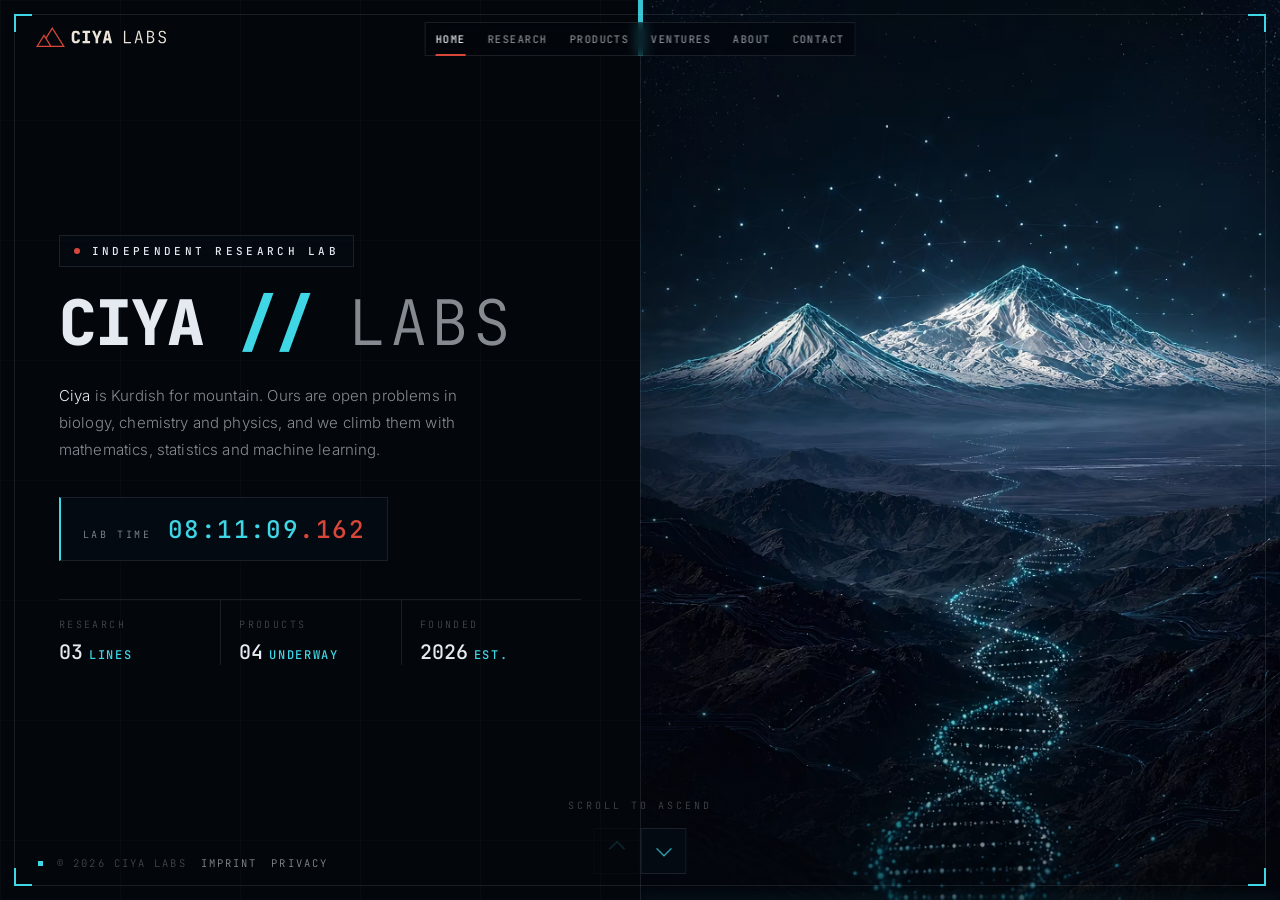
==== commit b49ab810: "Website: Theseus described by its name and purpose, not its method Co-Authored-By: Claude Opus 5.5 <" ====
--- a/index.html
+++ b/index.html
@@ -144,12 +144,11 @@
                                 <span class="acc-icon" aria-hidden="true"></span>
                             </button>
                             <div class="acc-body" id="acc-3" role="region" aria-labelledby="acc-h3">
-                                <p>How much of a mind survives the scan? Whole brain emulation as a machine-learning
-                                    inverse problem: reconstruct one specific individual's neural network from incomplete,
-                                    noisy measurements, then test whether the copy is still that individual. Simulated
-                                    donors first, then real connectome and whole-brain imaging data from <i>C. elegans</i>
-                                    and the fruit fly.</p>
-                                <div class="data-strip"><span>INVERSE PROBLEMS</span><span>CONNECTOMICS</span><span>SYSTEM IDENTIFICATION</span></div>
+                                <p>How much of a mind survives the scan? Theseus works to close the distance to
+                                    downloading a human mind and uploading it again. The name comes from the Ship of
+                                    Theseus: if every plank of a ship is replaced, one by one, is it still the same ship?
+                                    A mind carried over to a new substrate faces the same question.</p>
+                                <div class="data-strip"><span>WHOLE BRAIN EMULATION</span><span>MIND UPLOADING</span><span>PERSONAL IDENTITY</span></div>
                                 <div class="link-row">
                                     <!-- placeholder: replace with an <a class="ext" href="..."> once the homepage exists -->
                                     <span class="ext is-soon" aria-disabled="true">Homepage soon</span>
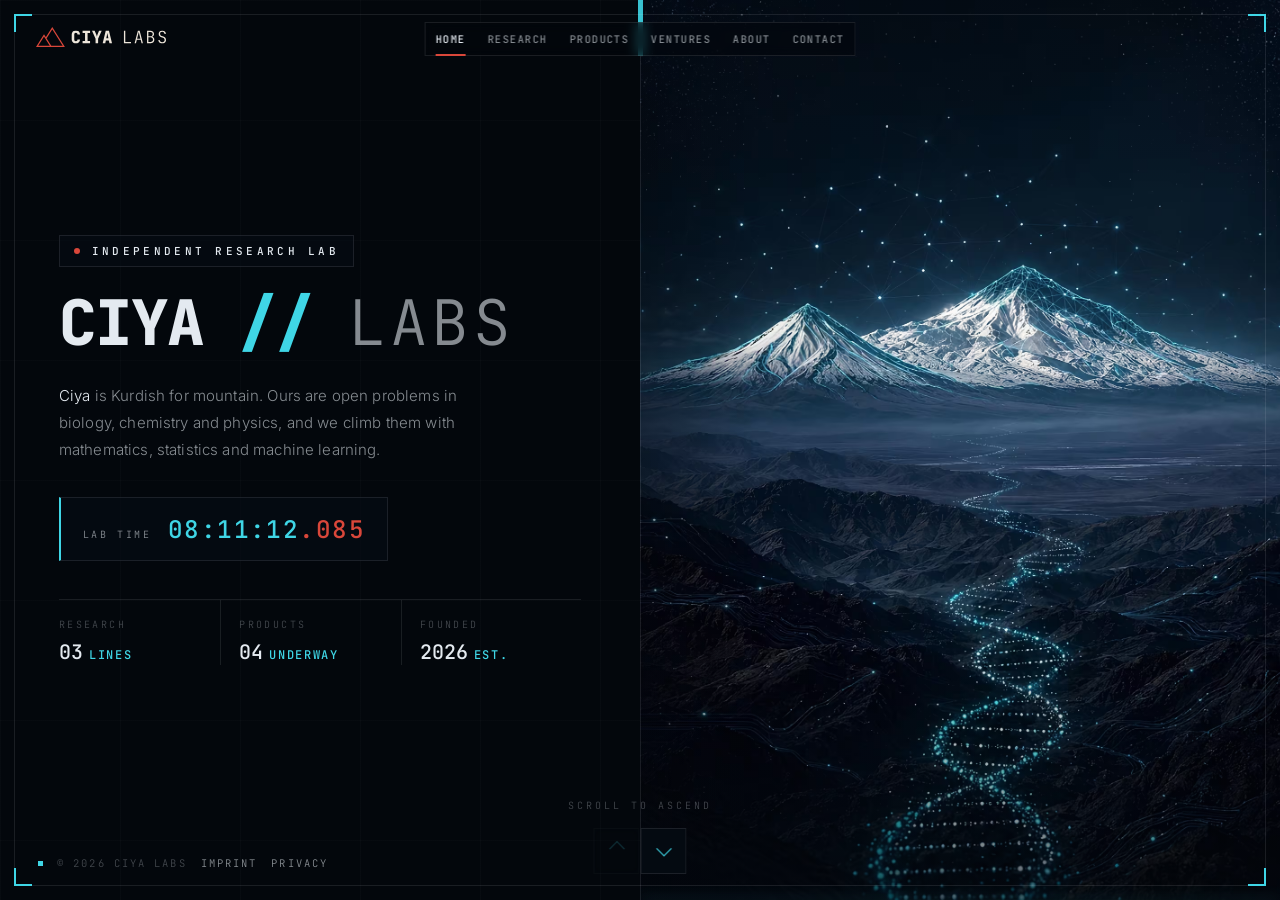
==== commit a7af6519: "Website: Theseus homepage link to theseus.ciyalabs.com Co-Authored-By: Claude Opus 5.5 <noreply@anth" ====
--- a/index.html
+++ b/index.html
@@ -150,8 +150,7 @@
                                     A mind carried over to a new substrate faces the same question.</p>
                                 <div class="data-strip"><span>WHOLE BRAIN EMULATION</span><span>MIND UPLOADING</span><span>PERSONAL IDENTITY</span></div>
                                 <div class="link-row">
-                                    <!-- placeholder: replace with an <a class="ext" href="..."> once the homepage exists -->
-                                    <span class="ext is-soon" aria-disabled="true">Homepage soon</span>
+                                    <a class="ext" href="https://theseus.ciyalabs.com/" target="_blank" rel="noopener">Homepage</a>
                                 </div>
                             </div>
                         </div>
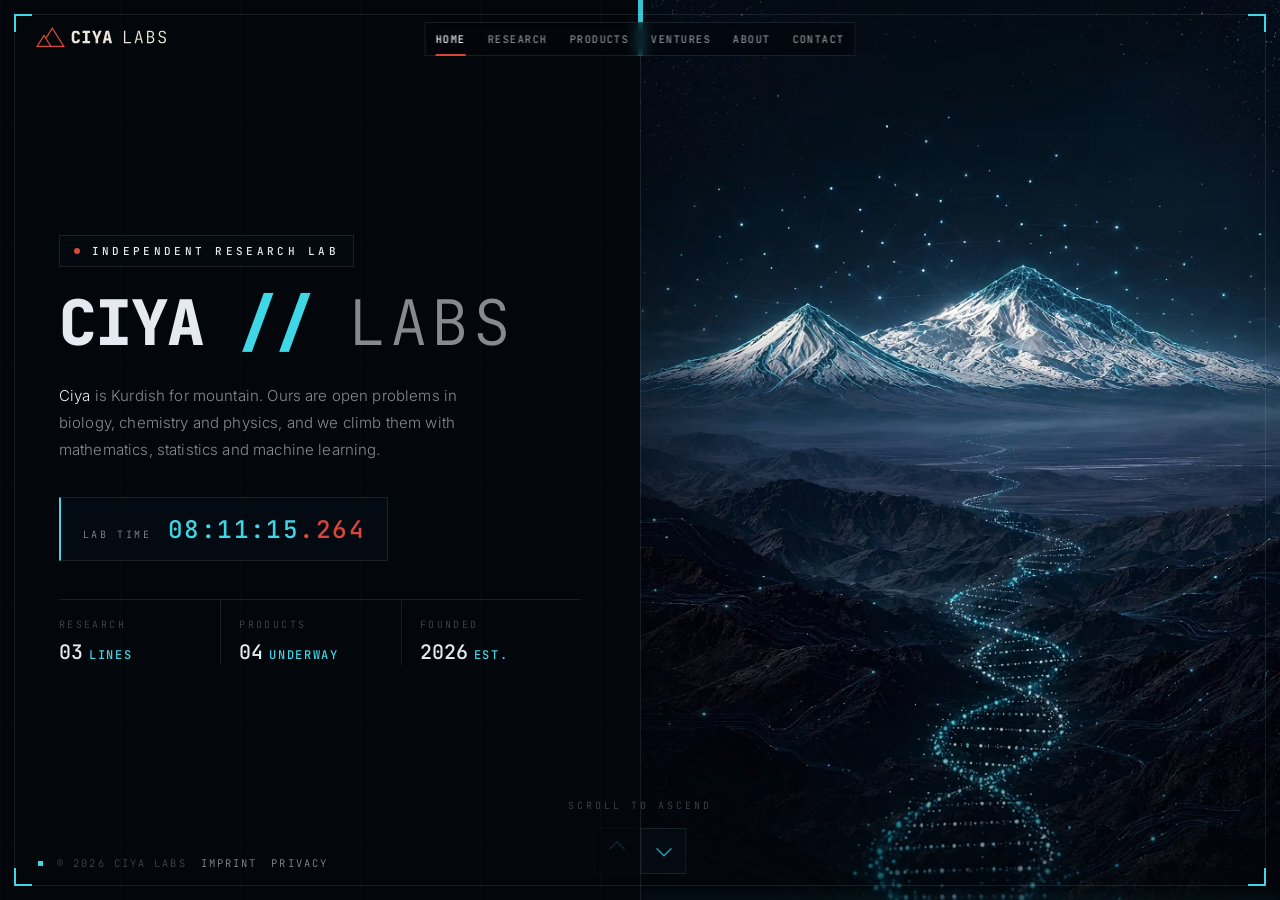
==== commit ebca61ef: "Website: founder email loghmansamani@ciyalabs.com in Contact; founder name links to the personal sit" ====
--- a/index.html
+++ b/index.html
@@ -22,7 +22,7 @@
         <link rel="apple-touch-icon" href="assets/logo/apple-touch-icon-180.png">
         <link rel="preload" href="assets/fonts/JetBrainsMono-var.woff2" as="font" type="font/woff2" crossorigin>
         <link rel="preload" href="assets/fonts/Inter-var.woff2" as="font" type="font/woff2" crossorigin>
-        <link rel="stylesheet" href="assets/css/ciya.css?v=20261021a">
+        <link rel="stylesheet" href="assets/css/ciya.css?v=20261022a">
     </head>
     <body>
         <a class="skip-link" href="#main">SKIP TO CONTENT</a>
@@ -374,7 +374,7 @@
                         <span class="tab-chip">REPRODUCIBLE BY DEFAULT</span>
                         <span class="tab-chip">PEOPLE MAKE THE CALL</span>
                     </div>
-                    <p class="founder reveal">Founded in 2026 by <b>Loghman Samani</b>.</p>
+                    <p class="founder reveal">Founded in 2026 by <a href="https://loghmansamani.ciyalabs.com/" target="_blank" rel="noopener"><b>Loghman Samani</b></a>.</p>
                 </div>
             </section>
             <!-- ========================================================== -->
@@ -388,7 +388,7 @@
                         one of our reports.</p>
                     <ul class="channels reveal">
                         <li><span class="k">EMAIL</span><a class="v primary" href="mailto:info@ciyalabs.com">info@ciyalabs.com</a></li>
-                        <li><span class="k">FOUNDER</span><a class="v" href="https://loghmansamani.ciyalabs.com/" target="_blank" rel="noopener">loghmansamani.ciyalabs.com</a></li>
+                        <li><span class="k">FOUNDER</span><a class="v" href="mailto:loghmansamani@ciyalabs.com">loghmansamani@ciyalabs.com</a></li>
                     </ul>
                     <div class="legal-row reveal">
                         <span>&copy; <span class="year">2026</span> CIYA LABS</span>
@@ -408,7 +408,7 @@
                 </figure>
             </section>
         </main>
-        <script src="assets/js/scope.js?v=20261021a"></script>
-        <script src="assets/js/ciya.js?v=20261021a"></script>
+        <script src="assets/js/scope.js?v=20261022a"></script>
+        <script src="assets/js/ciya.js?v=20261022a"></script>
     </body>
 </html>
--- a/assets/css/ciya.css
+++ b/assets/css/ciya.css
@@ -1336,6 +1336,18 @@
     font-weight: 500;
 }
 
+.founder a {
+    color: inherit;
+    text-decoration: underline;
+    text-decoration-color: color-mix(in srgb, currentColor 35%, transparent);
+    text-underline-offset: 4px;
+    transition: text-decoration-color 0.2s ease;
+}
+
+.founder a:hover {
+    text-decoration-color: currentColor;
+}
+
 .principles {
     margin-top: 22px;
     display: flex;
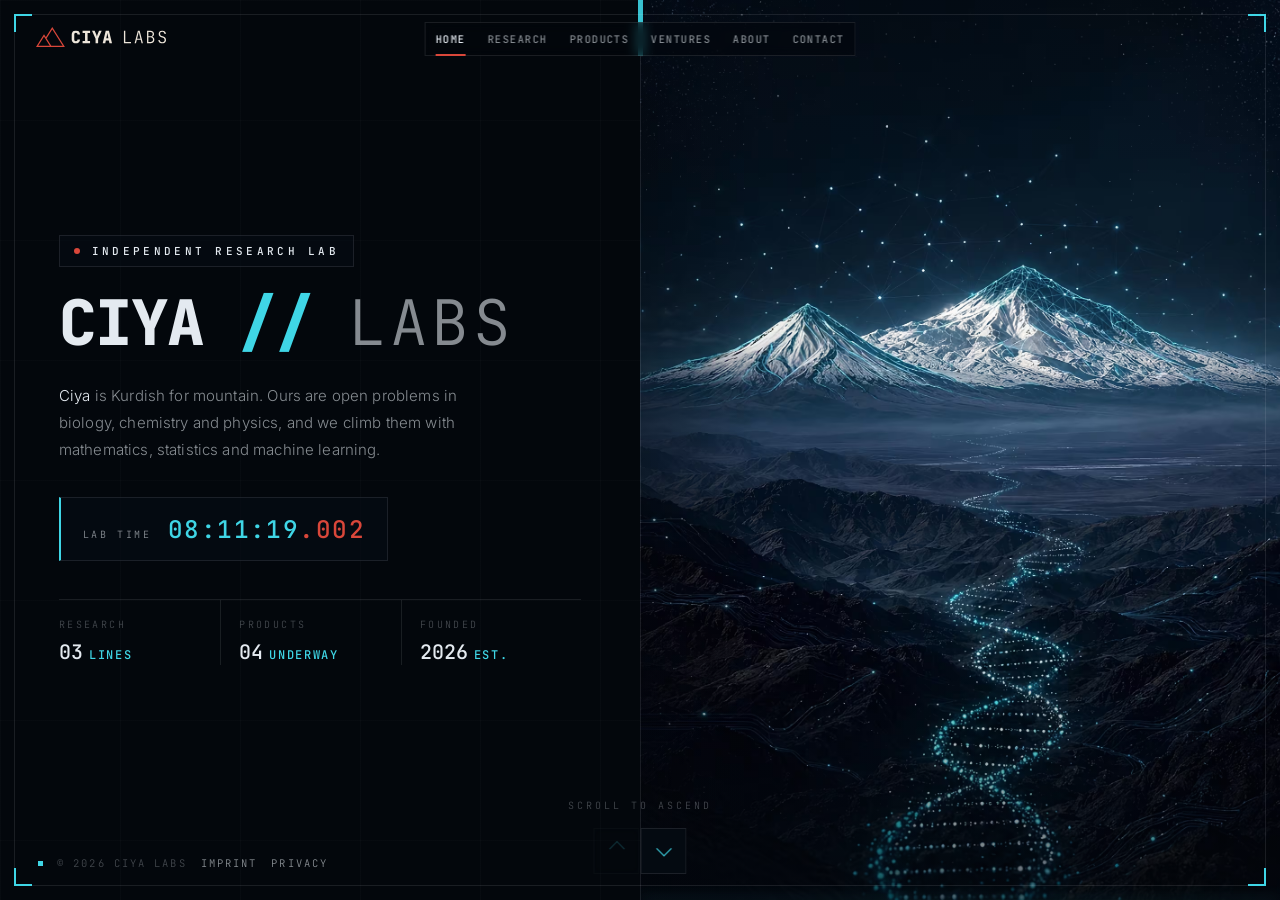
==== commit 508085cf: "Website: founder's website in Contact Co-Authored-By: Claude Opus 5.5 <noreply@anthropic.com>" ====
--- a/index.html
+++ b/index.html
@@ -389,6 +389,7 @@
                     <ul class="channels reveal">
                         <li><span class="k">EMAIL</span><a class="v primary" href="mailto:info@ciyalabs.com">info@ciyalabs.com</a></li>
                         <li><span class="k">FOUNDER</span><a class="v" href="mailto:loghmansamani@ciyalabs.com">loghmansamani@ciyalabs.com</a></li>
+                        <li><span class="k">WEBSITE</span><a class="v" href="https://loghmansamani.ciyalabs.com/" target="_blank" rel="noopener">loghmansamani.ciyalabs.com</a></li>
                     </ul>
                     <div class="legal-row reveal">
                         <span>&copy; <span class="year">2026</span> CIYA LABS</span>
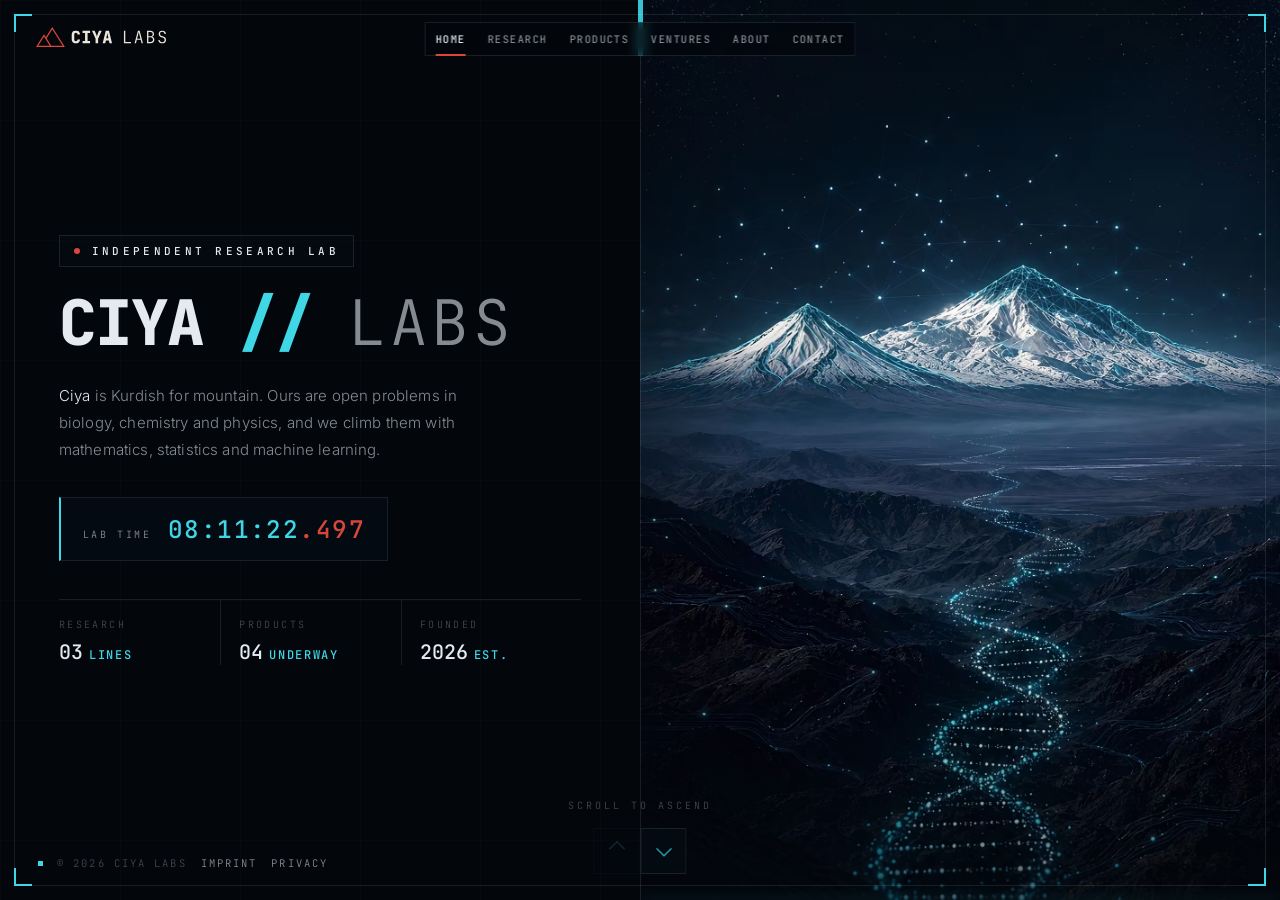
==== commit 79bcd466: "Website: Ciya Labs GitHub organization in Contact Co-Authored-By: Claude Opus 5.5 <noreply@anthropic" ====
--- a/index.html
+++ b/index.html
@@ -388,6 +388,7 @@
                         one of our reports.</p>
                     <ul class="channels reveal">
                         <li><span class="k">EMAIL</span><a class="v primary" href="mailto:info@ciyalabs.com">info@ciyalabs.com</a></li>
+                        <li><span class="k">GITHUB</span><a class="v" href="https://github.com/ciyalabs" target="_blank" rel="noopener">github.com/ciyalabs</a></li>
                         <li><span class="k">FOUNDER</span><a class="v" href="mailto:loghmansamani@ciyalabs.com">loghmansamani@ciyalabs.com</a></li>
                         <li><span class="k">WEBSITE</span><a class="v" href="https://loghmansamani.ciyalabs.com/" target="_blank" rel="noopener">loghmansamani.ciyalabs.com</a></li>
                     </ul>
